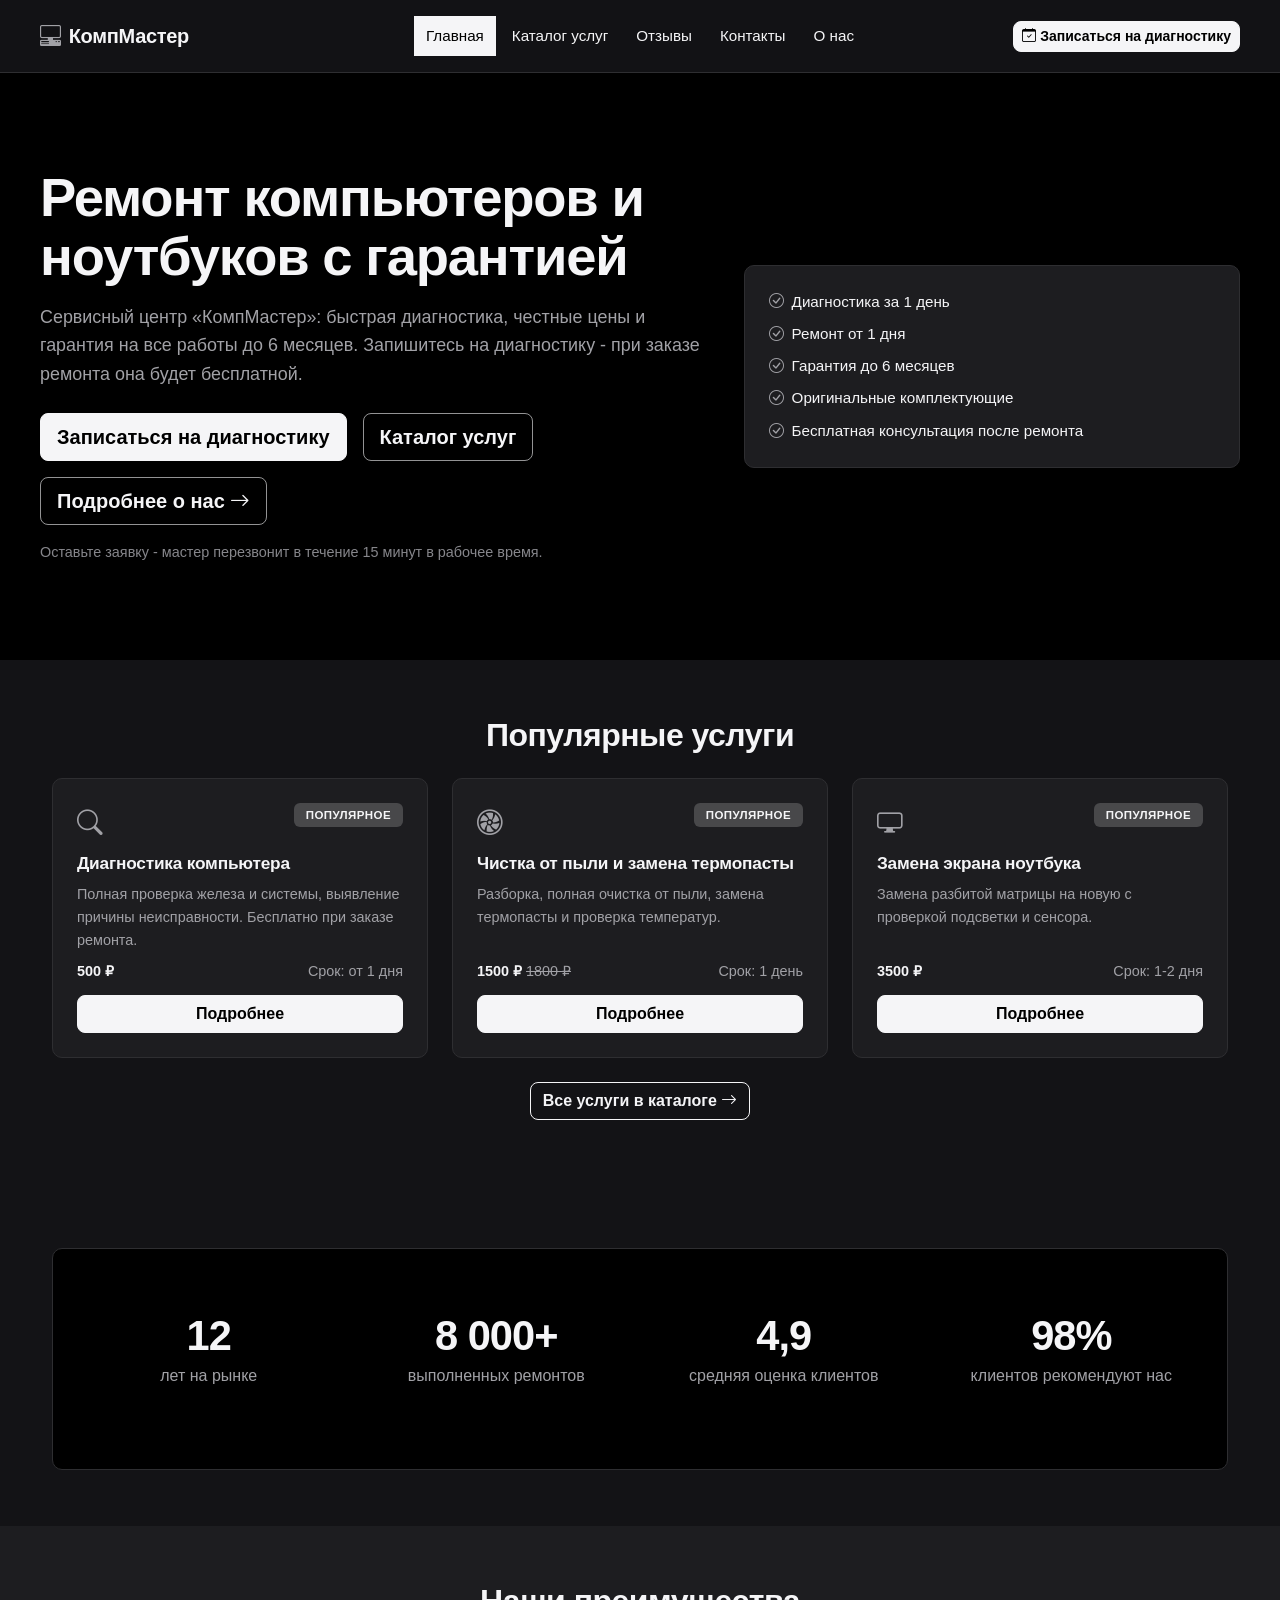
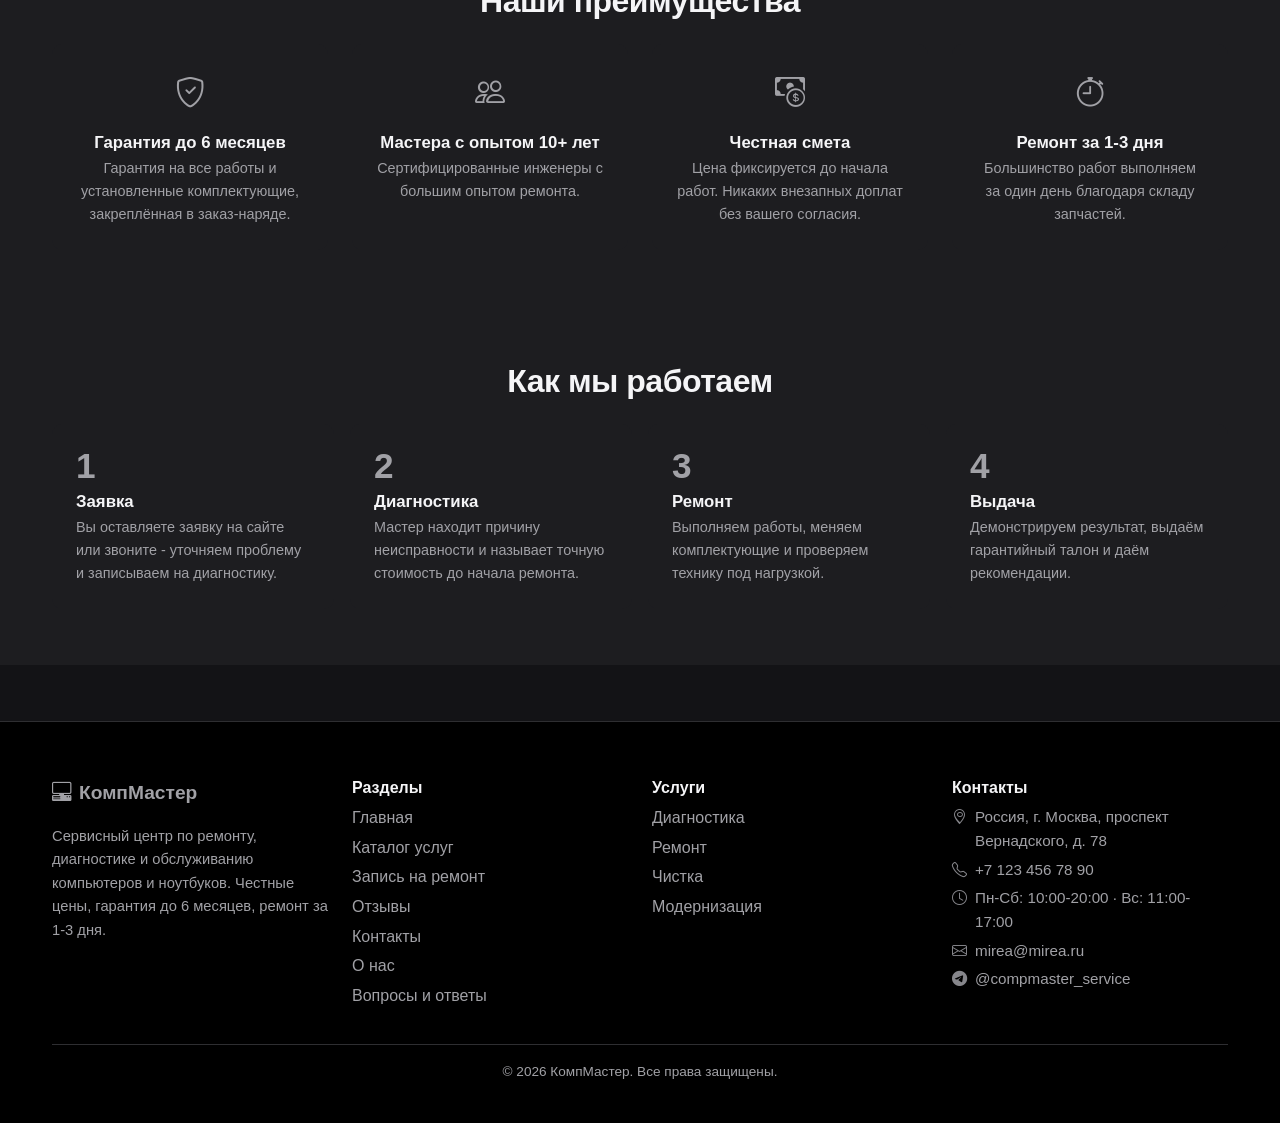
==== index.html @ 6a810224 "Update index.html" ====
<!DOCTYPE html>
<html lang="ru">
<head>
<meta charset="UTF-8">
<meta name="viewport" content="width=device-width, initial-scale=1.0">
<meta name="description" content="КомпМастер - ремонт и обслуживание компьютеров и ноутбуков.">
<title>КомпМастер - ремонт компьютеров</title>
<link rel="stylesheet" href="https://cdn.jsdelivr.net/npm/bootstrap@5.3.3/dist/css/bootstrap.min.css">
<link rel="stylesheet" href="https://cdn.jsdelivr.net/npm/bootstrap-icons@1.11.3/font/bootstrap-icons.min.css">
<link rel="stylesheet" href="css/style.css">
<script src="https://cdn.jsdelivr.net/npm/bootstrap@5.3.3/dist/js/bootstrap.bundle.min.js" defer></script>
<script src="js/main.js" defer></script>
</head>
<body>

<header class="site-header">
  <div class="container site-header__inner">
    <a class="site-header__logo" href="index.html">
      <i class="bi bi-pc-display-horizontal site-header__logo-icon"></i>
      КомпМастер
    </a>
    <nav class="site-nav" aria-label="Основная навигация">
      <ul class="site-nav__list">
        <li><a class="site-nav__link site-nav__link--active" href="index.html">Главная</a></li>
        <li><a class="site-nav__link" href="catalog.html">Каталог услуг</a></li>
        <li><a class="site-nav__link" href="reviews.html">Отзывы</a></li>
        <li><a class="site-nav__link" href="contacts.html">Контакты</a></li>
        <li><a class="site-nav__link" href="about.html">О нас</a></li>
      </ul>
    </nav>
    <div class="site-header__actions">
      <a class="btn btn-primary btn-sm" href="service.html?id=1#request">
        <i class="bi bi-calendar-check"></i>
        Записаться на диагностику
      </a>
    </div>
  </div>
</header>

<main>

  <!-- ГЛАВНЫЙ ЭКРАН -->
  <section class="hero" id="hero">
    <div class="container hero__inner">
      <div class="hero__content">
        <h1 class="hero__title">Ремонт компьютеров и ноутбуков с гарантией</h1>
        <p class="hero__text">
          Сервисный центр «КомпМастер»: быстрая диагностика,
          честные цены и гарантия на все работы до 6 месяцев.
          Запишитесь на диагностику - при заказе ремонта она будет бесплатной.
        </p>
        <div class="hero__actions">
          <a class="btn btn-warning btn-lg hero__button" href="service.html?id=1#request">
            Записаться на диагностику
          </a>
          <a class="btn btn-outline-light btn-lg" href="catalog.html">
            Каталог услуг
          </a>
          <a class="btn btn-outline-light btn-lg" href="about.html">
            Подробнее о нас
            <i class="bi bi-arrow-right"></i>
          </a>
        </div>
        <p class="hero__note">
          Оставьте заявку - мастер перезвонит в течение 15 минут в рабочее время.
        </p>
      </div>
      <div class="hero__card">
        <ul class="hero__list">
          <li class="hero__list-item"><i class="bi bi-check-circle"></i>Диагностика за 1 день</li>
          <li class="hero__list-item"><i class="bi bi-check-circle"></i>Ремонт от 1 дня</li>
          <li class="hero__list-item"><i class="bi bi-check-circle"></i>Гарантия до 6 месяцев</li>
          <li class="hero__list-item"><i class="bi bi-check-circle"></i>Оригинальные комплектующие</li>
          <li class="hero__list-item"><i class="bi bi-check-circle"></i>Бесплатная консультация после ремонта</li>
        </ul>
      </div>
    </div>
  </section>

  <!-- ПОПУЛЯРНЫЕ УСЛУГИ -->
  <section class="section" id="popular">
    <div class="container">
      <h2 class="section__title">Популярные услуги</h2>
      <div class="services-grid" id="popular-grid"></div>
      <p class="text-center mt-4">
        <a class="btn btn-dark" href="catalog.html">
          Все услуги в каталоге
          <i class="bi bi-arrow-right"></i>
        </a>
      </p>
    </div>
  </section>

  <!-- СТАТИСТИКА -->
  <section class="section" id="stats">
    <div class="container">
      <div class="stats-grid">
        <p class="stats-item">
          <span class="stats-item__value">12</span>
          <span class="stats-item__label">лет на рынке</span>
        </p>
        <p class="stats-item">
          <span class="stats-item__value">8 000+</span>
          <span class="stats-item__label">выполненных ремонтов</span>
        </p>
        <p class="stats-item">
          <span class="stats-item__value">4,9</span>
          <span class="stats-item__label">средняя оценка клиентов</span>
        </p>
        <p class="stats-item">
          <span class="stats-item__value">98%</span>
          <span class="stats-item__label">клиентов рекомендуют нас</span>
        </p>
      </div>
    </div>
  </section>

  <!-- ПРЕИМУЩЕСТВА -->
  <section class="section section--soft" id="advantages">
    <div class="container">
      <h2 class="section__title">Наши преимущества</h2>
      <div class="advantages-grid">
        <article class="advantage-card">
          <i class="bi bi-shield-check advantage-card__icon"></i>
          <h3 class="advantage-card__title">Гарантия до 6 месяцев</h3>
          <p class="advantage-card__text">
            Гарантия на все работы и установленные комплектующие,
            закреплённая в заказ-наряде.
          </p>
        </article>
        <article class="advantage-card">
          <i class="bi bi-people advantage-card__icon"></i>
          <h3 class="advantage-card__title">Мастера с опытом 10+ лет</h3>
          <p class="advantage-card__text">
            Сертифицированные инженеры с большим опытом ремонта.
          </p>
        </article>
        <article class="advantage-card">
          <i class="bi bi-cash-coin advantage-card__icon"></i>
          <h3 class="advantage-card__title">Честная смета</h3>
          <p class="advantage-card__text">
            Цена фиксируется до начала работ.
            Никаких внезапных доплат без вашего согласия.
          </p>
        </article>
        <article class="advantage-card">
          <i class="bi bi-stopwatch advantage-card__icon"></i>
          <h3 class="advantage-card__title">Ремонт за 1-3 дня</h3>
          <p class="advantage-card__text">
            Большинство работ выполняем за один день
            благодаря складу запчастей.
          </p>
        </article>
      </div>
    </div>
  </section>

  <!-- ЭТАПЫ РАБОТЫ -->
  <section class="section section--soft" id="steps">
    <div class="container">
      <h2 class="section__title">Как мы работаем</h2>
      <ol class="steps-list">
        <li class="steps-list__item">
          <h3 class="steps-list__title">Заявка</h3>
          <p class="steps-list__text">
            Вы оставляете заявку на сайте или звоните -
            уточняем проблему и записываем на диагностику.
          </p>
        </li>
        <li class="steps-list__item">
          <h3 class="steps-list__title">Диагностика</h3>
          <p class="steps-list__text">
            Мастер находит причину неисправности и называет
            точную стоимость до начала ремонта.
          </p>
        </li>
        <li class="steps-list__item">
          <h3 class="steps-list__title">Ремонт</h3>
          <p class="steps-list__text">
            Выполняем работы, меняем комплектующие
            и проверяем технику под нагрузкой.
          </p>
        </li>
        <li class="steps-list__item">
          <h3 class="steps-list__title">Выдача</h3>
          <p class="steps-list__text">
            Демонстрируем результат, выдаём гарантийный
            талон и даём рекомендации.
          </p>
        </li>
      </ol>
    </div>
  </section>

</main>

<!-- ПОДВАЛ -->
<footer class="site-footer">
  <div class="container">
    <div class="site-footer__grid">
      <div class="site-footer__about">
        <a class="site-footer__logo" href="index.html"><i class="bi bi-pc-display-horizontal" aria-hidden="true"></i>КомпМастер</a>
        <p class="site-footer__slogan">Сервисный центр по ремонту, диагностике и обслуживанию компьютеров и ноутбуков. Честные цены, гарантия до 6 месяцев, ремонт за 1-3 дня.</p>
      </div>
      <nav class="site-footer__nav" aria-label="Разделы сайта">
        <h2 class="site-footer__title">Разделы</h2>
        <ul class="site-footer__list">
          <li class="site-footer__list-item"><a class="site-footer__link" href="index.html">Главная</a></li>
          <li class="site-footer__list-item"><a class="site-footer__link" href="catalog.html">Каталог услуг</a></li>
          <li class="site-footer__list-item"><a class="site-footer__link" href="service.html">Запись на ремонт</a></li>
          <li class="site-footer__list-item"><a class="site-footer__link" href="reviews.html">Отзывы</a></li>
          <li class="site-footer__list-item"><a class="site-footer__link" href="contacts.html">Контакты</a></li>
          <li class="site-footer__list-item"><a class="site-footer__link" href="about.html">О нас</a></li>
          <li class="site-footer__list-item"><a class="site-footer__link" href="contacts.html#faq">Вопросы и ответы</a></li>
        </ul>
      </nav>
      <div class="site-footer__services">
        <h2 class="site-footer__title">Услуги</h2>
        <ul class="site-footer__list">
          <li class="site-footer__list-item"><a class="site-footer__link" href="catalog.html">Диагностика</a></li>
          <li class="site-footer__list-item"><a class="site-footer__link" href="catalog.html">Ремонт</a></li>
          <li class="site-footer__list-item"><a class="site-footer__link" href="catalog.html">Чистка</a></li>
          <li class="site-footer__list-item"><a class="site-footer__link" href="catalog.html">Модернизация</a></li>
        </ul>
      </div>
      <div class="site-footer__contacts">
        <h2 class="site-footer__title">Контакты</h2>
        <p class="site-footer__contact"><i class="bi bi-geo-alt" aria-hidden="true"></i>Россия, г. Москва, проспект Вернадского, д. 78</p>
        <p class="site-footer__contact"><i class="bi bi-telephone" aria-hidden="true"></i><a href="tel:+71234567890">+7 123 456 78 90</a></p>
        <p class="site-footer__contact"><i class="bi bi-clock" aria-hidden="true"></i>Пн-Сб: 10:00-20:00 · Вс: 11:00-17:00</p>
        <p class="site-footer__contact"><i class="bi bi-envelope" aria-hidden="true"></i><a href="mailto:mirea@mirea.ru">mirea@mirea.ru</a></p>
        <p class="site-footer__contact"><i class="bi bi-telegram" aria-hidden="true"></i><a href="https://t.me/compmaster_service" target="_blank" rel="noopener">@compmaster_service</a></p>
      </div>
    </div>
    <div class="site-footer__bottom">
      <p>&copy; 2026 КомпМастер. Все права защищены.</p>
    </div>
  </div>
</footer>

<!-- МОДАЛЬНОЕ ОКНО УСЛУГИ -->
<div class="modal fade service-modal" id="service-modal" tabindex="-1"
     aria-labelledby="service-modal-title" aria-hidden="true">
  <div class="modal-dialog modal-dialog-centered">
    <div class="modal-content">
      <div class="modal-header">
        <h2 class="modal-title h5" id="service-modal-title">Услуга</h2>
        <button class="btn-close" type="button"
                data-bs-dismiss="modal" aria-label="Закрыть"></button>
      </div>
      <div class="modal-body">
        <p class="service-modal__info" id="service-modal-description">
          Краткое описание услуги.
        </p>
        <div class="service-modal__meta">
          <span>Категория: <strong id="service-modal-category">-</strong></span>
          <span>Стоимость: <strong id="service-modal-price">-</strong></span>
          <span>Срок: <strong id="service-modal-days">-</strong></span>
        </div>
      </div>
      <div class="modal-footer">
        <a class="btn btn-outline-secondary" href="catalog.html">Все услуги</a>
        <a class="btn btn-primary" id="service-modal-link" href="service.html">
          Перейти на страницу услуги
        </a>
      </div>
    </div>
  </div>
</div>

<button class="scroll-top" id="scroll-top" type="button" aria-label="Наверх">
  <i class="bi bi-arrow-up"></i>
</button>

</body>
</html>
---- css/style.css ----
/* КомпМастер — сервисный центр по ремонту компьютеров */
/* Методология: БЭМ · Flexbox + Grid · CSS-переменные */
/* Стиль: тёмная монохромная тема (Apple Dark) */

/* 1. Переменные проекта */
:root {
  /* Цвет: тёмная монохромная палитра */
  --color-bg: #131316;
  --color-text: #f5f5f7;
  --color-muted: #a1a1a6;
  --color-primary: #f5f5f7;
  --color-primary-dark: #d2d2d7;
  --color-dark: #000000;
  --color-accent: #86868b;
  --color-border: #2e2e31;
  --color-surface: #1d1d20;
  --color-surface-accent: #26262a;
  --color-danger: #ff6b6b;
  --color-success: #4cd471;
  --color-success-bg: rgb(76 212 113 / 12%);
  --color-error-bg: rgb(255 107 107 / 12%);
  --color-white: #ffffff;
  /* Отступы */
  --space-xs: 4px;
  --space-sm: 8px;
  --space-md: 16px;
  --space-lg: 24px;
  --space-xl: 32px;
  --space-2xl: 56px;
  /* Тени */
  --shadow-sm: 0 1px 3px rgb(0 0 0 / 40%);
  --shadow-md: 0 6px 18px rgb(0 0 0 / 45%);
  --shadow-lg: 0 16px 40px rgb(0 0 0 / 55%);
  /* Прочее */
  --container-width: 1200px;
  --header-height: 72px;
  --focus-ring: 0 0 0 3px rgb(245 245 247 / 15%);
  --transition: 0.25s ease;
}

/* 2. Базовые стили */
* { box-sizing: border-box; }
html { scroll-behavior: smooth; }
body {
  margin: 0;
  font-family: -apple-system, BlinkMacSystemFont, "Segoe UI", Roboto, Arial, sans-serif;
  font-size: 16px;
  line-height: 1.6;
  color: var(--color-text);
  background-color: var(--color-bg);
  -webkit-font-smoothing: antialiased;
}
a { color: var(--color-text); }
a:hover { color: var(--color-muted); }
a:focus-visible,
button:focus-visible,
input:focus-visible,
select:focus-visible,
textarea:focus-visible {
  outline: 2px solid var(--color-text);
  outline-offset: 2px;
  box-shadow: var(--focus-ring);
}
:target { outline: none; }
section[id], [id="request"] { scroll-margin-top: calc(var(--header-height) + 16px); }
img { max-width: 100%; }
.container { max-width: var(--container-width); }

::selection { color: var(--color-dark); background-color: var(--color-text); }

/* Слегка закруглённые окна и карточки (как у Apple) */
.modal-content { border-radius: 12px; overflow: hidden; }
.service-card,
.review-card,
.advantage-card,
.steps-list__item,
.hero__card,
.request-form,
.filters,
.filters__help,
.contact-list__item,
.stats-grid,
.reviews-summary,
.accordion-item { border-radius: 10px; }
.btn,
.form-control,
.form-select { border-radius: 8px; }
.badge-tag { border-radius: 6px; }


/* Секции */
.section { padding: var(--space-2xl) 0; }
.section--soft { background-color: var(--color-surface); }
.section__title {
  margin: 0 0 var(--space-lg);
  font-size: 2rem;
  font-weight: 700;
  letter-spacing: -0.5px;
  text-align: center;
}
.section__text { max-width: 820px; margin: 0 auto; color: var(--color-muted); }
.section__subtitle { color: var(--color-muted); }

/* Кнопки: белый, серый, контурный — без цветных */
.btn {
  --bs-btn-color: var(--color-text);
  --bs-btn-hover-color: var(--color-text);
  transition: opacity var(--transition), background-color var(--transition), border-color var(--transition), color var(--transition);
  font-weight: 600;
}
.btn:hover { transform: none; opacity: 0.88; }
.btn-primary {
  --bs-btn-bg: var(--color-text);
  --bs-btn-border-color: var(--color-text);
  --bs-btn-color: var(--color-dark);
  --bs-btn-hover-color: var(--color-dark);
  --bs-btn-hover-bg: var(--color-primary-dark);
  --bs-btn-hover-border-color: var(--color-primary-dark);
  --bs-btn-active-color: var(--color-dark);
  --bs-btn-active-bg: var(--color-primary-dark);
  --bs-btn-active-border-color: var(--color-primary-dark);
  --bs-btn-disabled-bg: var(--color-muted);
  --bs-btn-disabled-border-color: var(--color-muted);
  --bs-btn-disabled-color: var(--color-dark);
  box-shadow: none;
}
.btn-dark {
  --bs-btn-color: var(--color-text);
  --bs-btn-bg: transparent;
  --bs-btn-border-color: var(--color-text);
  --bs-btn-hover-color: var(--color-dark);
  --bs-btn-hover-bg: var(--color-text);
  --bs-btn-hover-border-color: var(--color-text);
  --bs-btn-active-color: var(--color-dark);
  --bs-btn-active-bg: var(--color-text);
  --bs-btn-active-border-color: var(--color-text);
}
.btn-warning {
  --bs-btn-color: var(--color-dark);
  --bs-btn-bg: var(--color-text);
  --bs-btn-border-color: var(--color-text);
  --bs-btn-hover-color: var(--color-dark);
  --bs-btn-hover-bg: var(--color-primary-dark);
  --bs-btn-hover-border-color: var(--color-primary-dark);
}
.btn-outline-secondary {
  --bs-btn-color: var(--color-text);
  --bs-btn-border-color: var(--color-border);
  --bs-btn-hover-color: var(--color-dark);
  --bs-btn-hover-bg: var(--color-text);
  --bs-btn-hover-border-color: var(--color-text);
}
.btn-outline-light {
  --bs-btn-color: var(--color-text);
  --bs-btn-border-color: rgb(245 245 247 / 60%);
  --bs-btn-hover-color: var(--color-dark);
  --bs-btn-hover-bg: var(--color-text);
  --bs-btn-hover-border-color: var(--color-text);
}

/* Поля форм */
.form-control,
.form-select {
  background-color: var(--color-surface);
  border-color: var(--color-border);
  color: var(--color-text);
}
.form-control::placeholder { color: var(--color-muted); }
.form-control:focus,
.form-select:focus {
  background-color: var(--color-surface);
  border-color: var(--color-text);
  color: var(--color-text);
  box-shadow: 0 0 0 3px rgb(245 245 247 / 10%);
}
.form-select option { background-color: var(--color-surface); color: var(--color-text); }
.form-select {
  background-image: url("data:image/svg+xml,%3csvg xmlns='http://www.w3.org/2000/svg' viewBox='0 0 16 16'%3e%3cpath fill='none' stroke='%23a1a1a6' stroke-linecap='round' stroke-linejoin='round' stroke-width='2' d='m2 5 6 6 6-6'/%3e%3c/svg%3e");
  background-repeat: no-repeat;
  background-position: right 0.75rem center;
  background-size: 16px 12px;
}
.form-control:focus::placeholder,
.form-select:focus::placeholder { color: var(--color-muted); }

/* ==========================================
   3. ШАПКА САЙТА (закреплённая)
   Центрированное меню на всех страницах
========================================== */
.site-header {
  position: sticky;
  top: 0;
  z-index: 100;
  background-color: rgb(19 19 22 / 90%);
  backdrop-filter: saturate(180%) blur(16px);
  border-bottom: 1px solid var(--color-border);
}
.site-header__inner {
  display: grid;
  grid-template-columns: 1fr auto 1fr;
  align-items: center;
  gap: 16px;
  min-height: var(--header-height);
  padding: var(--space-sm) 0;
}
.site-header__logo {
  display: inline-flex;
  align-items: center;
  gap: var(--space-sm);
  justify-self: start;
  white-space: nowrap;
  color: var(--color-text);
  font-size: 1.25rem;
  font-weight: 700;
  letter-spacing: -0.3px;
  text-decoration: none;
}
.site-header__logo:hover { color: var(--color-muted); }
.site-header__logo-icon { color: var(--color-muted); font-size: 1.3rem; }
.site-nav { justify-self: center; }
.site-nav__list {
  display: flex;
  justify-content: center;
  align-items: center;
  flex-wrap: nowrap;
  gap: 4px;
  padding: 0;
  margin: 0;
  list-style: none;
}
.site-nav__link {
  display: inline-block;
  padding: 8px 12px;
  white-space: nowrap;
  color: var(--color-text);
  font-size: 0.95rem;
  font-weight: 500;
  text-decoration: none;
  transition: color var(--transition), background-color var(--transition);
}
.site-nav__link:hover { color: var(--color-muted); }
.site-nav__link--active,
.site-nav__link--active:hover {
  color: var(--color-dark);
  background-color: var(--color-text);
}
.site-header__actions {
  justify-self: end;
  display: flex;
  align-items: center;
  justify-content: flex-end;
  gap: 14px;
  white-space: nowrap;
}
.site-header__actions .btn { white-space: nowrap; }
.site-header__phone {
  display: inline-flex;
  align-items: center;
  gap: var(--space-xs);
  color: var(--color-text);
  font-weight: 600;
  white-space: nowrap;
  text-decoration: none;
  transition: color var(--transition);
}
.site-header__phone:hover { color: var(--color-muted); }

/* 4. Хлебные крошки */
.breadcrumbs { padding: var(--space-lg) 0 0; }
.breadcrumb { margin: 0; --bs-breadcrumb-divider-color: var(--color-muted); font-size: 0.9rem; }
.breadcrumb-item a { color: var(--color-muted); text-decoration: none; transition: color var(--transition); }
.breadcrumb-item a:hover { color: var(--color-text); }
.breadcrumb-item.active { color: var(--color-text); }

/* 5. Главная: баннер (hero) */
.hero {
  color: var(--color-text);
  background-color: var(--color-dark);
}
.hero .container { position: relative; z-index: 1; }
.hero__inner {
  display: grid;
  grid-template-columns: minmax(0, 1.15fr) minmax(0, 0.85fr);
  gap: var(--space-xl);
  align-items: center;
  padding: 96px 0;
  text-align: left;
}
.hero__title {
  margin: 0 0 var(--space-md);
  font-size: 3.4rem;
  font-weight: 700;
  letter-spacing: -1.2px;
  line-height: 1.08;
}
.hero__text { margin: 0 0 var(--space-lg); font-size: 1.12rem; color: var(--color-muted); }
.hero__actions { display: flex; flex-wrap: wrap; gap: var(--space-md); }
.hero__button { min-width: 240px; }
.hero__note { margin: var(--space-md) 0 0; font-size: 0.9rem; color: var(--color-accent); }
.hero__card {
  padding: var(--space-lg);
  background-color: var(--color-surface);
  border: 1px solid var(--color-border);
}
.hero__list {
  display: grid;
  gap: var(--space-sm);
  padding: 0;
  margin: 0;
  list-style: none;
  font-size: 0.95rem;
}
.hero__list-item { display: flex; gap: var(--space-sm); align-items: baseline; }
.hero__list-item .bi { color: var(--color-muted); }

/* 6. О сервисе и преимущества */
.about__inner {
  display: grid;
  grid-template-columns: repeat(3, minmax(0, 1fr));
  gap: var(--space-lg);
  font-size: 0.98rem;
}
.about__inner .section__text { margin: 0; }
.advantages-grid {
  display: grid;
  grid-template-columns: repeat(4, minmax(0, 1fr));
  gap: var(--space-lg);
}
.advantage-card {
  padding: var(--space-lg);
  text-align: center;
  background-color: var(--color-surface);
  border: none;
  box-shadow: none;
}
.advantage-card__icon { font-size: 1.9rem; color: var(--color-muted); }
.advantage-card__title { margin: var(--space-md) 0 var(--space-xs); font-size: 1.05rem; font-weight: 700; }
.advantage-card__text { margin: 0; font-size: 0.9rem; color: var(--color-muted); }

/* 7. Метки и карточки услуг */
.badge-tag {
  display: inline-block;
  padding: 3px 12px;
  font-size: 0.72rem;
  font-weight: 700;
  letter-spacing: 0.4px;
  text-transform: uppercase;
  color: var(--color-dark);
  background-color: var(--color-primary-dark);
  white-space: nowrap;
}
.badge-tag--popular { color: var(--color-text); background-color: #48484a; }
.badge-tag--discount { color: var(--color-dark); background-color: #d2d2d7; }
.badge-tag--fast { color: var(--color-text); background-color: #6e6e73; }
.services-grid {
  display: grid;
  grid-template-columns: repeat(3, minmax(0, 1fr));
  gap: var(--space-lg);
}
.services-grid--catalog { grid-template-columns: repeat(auto-fill, minmax(270px, 1fr)); }
.service-card {
  position: relative;
  display: flex;
  flex-direction: column;
  gap: var(--space-sm);
  padding: var(--space-lg);
  background-color: var(--color-surface);
  border: 1px solid var(--color-border);
  transition: border-color var(--transition), background-color var(--transition);
}
.service-card:hover { border-color: var(--color-muted); background-color: var(--color-surface-accent); }
.service-card__header {
  display: flex;
  justify-content: space-between;
  align-items: flex-start;
  gap: var(--space-sm);
}
.service-card__icon { font-size: 1.6rem; color: var(--color-muted); }
.service-card__title { margin: 0; font-size: 1.08rem; font-weight: 700; line-height: 1.35; letter-spacing: -0.2px; }
.service-card__link { color: inherit; text-decoration: none; }
.service-card__link:hover { color: var(--color-muted); }
.service-card__description { flex-grow: 1; margin: 0; font-size: 0.9rem; color: var(--color-muted); }
.service-card__meta {
  display: flex;
  justify-content: space-between;
  flex-wrap: wrap;
  gap: var(--space-xs) var(--space-sm);
  font-size: 0.9rem;
}
.service-card__price { font-weight: 800; color: var(--color-text); }
.service-card__old-price {
  margin-left: var(--space-xs);
  color: var(--color-muted);
  font-weight: 400;
  text-decoration: line-through;
}
.service-card__duration { color: var(--color-muted); }
.service-card__actions { display: flex; gap: var(--space-sm); margin-top: var(--space-xs); }
.service-card__button { flex: 1; }
.service-card--hidden { display: none; }

/* 8. Этапы работы, отзывы, статистика */
.steps-list {
  display: grid;
  grid-template-columns: repeat(4, minmax(0, 1fr));
  gap: var(--space-md);
  padding: 0;
  margin: 0;
  list-style: none;
  counter-reset: steps;
  text-align: left;
}
.steps-list__item {
  position: relative;
  padding: var(--space-lg);
  counter-increment: steps;
  background-color: var(--color-surface);
  border: none;
}
.steps-list__item::before {
  content: counter(steps);
  display: block;
  color: var(--color-muted);
  font-size: 2.2rem;
  font-weight: 800;
  line-height: 1;
  margin-bottom: var(--space-sm);
}
.steps-list__title { margin: 0 0 var(--space-xs); font-size: 1.05rem; font-weight: 700; }
.steps-list__text { margin: 0; font-size: 0.9rem; color: var(--color-muted); }
.reviews-grid {
  display: grid;
  grid-template-columns: repeat(3, minmax(0, 1fr));
  gap: var(--space-lg);
}
.review-card {
  display: flex;
  flex-direction: column;
  padding: var(--space-lg);
  background-color: var(--color-surface);
  border: none;
}
.review-card__text { flex-grow: 1; margin: 0 0 var(--space-md); font-style: italic; color: var(--color-text); }
.review-card__rating { margin: 0 0 var(--space-xs); color: var(--color-text); }
.review-card__author { margin: 0; font-weight: 700; }
.stats-grid {
  display: grid;
  grid-template-columns: repeat(4, minmax(0, 1fr));
  gap: var(--space-lg);
  padding: 64px var(--space-lg);
  text-align: center;
  color: var(--color-text);
  background-color: var(--color-dark);
  border: 1px solid var(--color-border);
}
.stats-item__value { display: block; font-size: 2.6rem; font-weight: 700; letter-spacing: -1px; line-height: 1.1; }
.stats-item__label { display: block; margin-top: var(--space-xs); color: var(--color-muted); }

/* 9. Каталог: фильтры, модальное окно */
.catalog-layout {
  display: grid;
  grid-template-columns: 280px minmax(0, 1fr);
  gap: var(--space-xl);
  align-items: start;
}
.filters {
  position: sticky;
  top: calc(var(--header-height) + var(--space-md));
  padding: var(--space-lg);
  background-color: var(--color-surface);
  border: 1px solid var(--color-border);
}
.filters__title {
  margin: 0 0 var(--space-md);
  font-size: 1.15rem;
  font-weight: 700;
  letter-spacing: -0.3px;
}
.filters__group { padding: 0 0 var(--space-md); border: none; border-bottom: 1px solid var(--color-border); }
.filters__group:last-of-type { border-bottom: none; padding-bottom: 0; }
.filters__group-title { margin: 0 0 var(--space-sm); font-size: 0.95rem; font-weight: 700; }
.filters__option {
  display: flex;
  align-items: center;
  gap: var(--space-sm);
  margin: var(--space-xs) 0;
  font-size: 0.95rem;
  cursor: pointer;
}
.filters__option input { accent-color: var(--color-muted); }
.filters__results { margin: var(--space-md) 0 0; padding-top: var(--space-sm); border-top: 1px solid var(--color-border); color: var(--color-muted); font-size: 0.9rem; }
.service-modal__info { margin: 0 0 var(--space-md); color: var(--color-muted); }
.service-modal__meta {
  display: flex;
  justify-content: space-between;
  flex-wrap: wrap;
  gap: var(--space-xs) var(--space-md);
  padding: var(--space-sm) 0;
  border-top: 1px solid var(--color-border);
  border-bottom: 1px solid var(--color-border);
}
/* Модальное окно: тёмное */
.service-modal .modal-content { background-color: var(--color-surface); border: 1px solid var(--color-border); box-shadow: var(--shadow-lg); }
.service-modal .modal-header, .service-modal .modal-footer { border-color: var(--color-border); }
.service-modal .btn-close { filter: invert(1) grayscale(100%); }
.modal-backdrop { --bs-backdrop-bg: #000000; --bs-backdrop-opacity: 0.7; }

/* 10. Страница услуги */
.service-page__inner {
  display: grid;
  grid-template-columns: minmax(0, 1.5fr) minmax(0, 1fr);
  gap: var(--space-xl);
  align-items: start;
}
.service-page__title { margin: 0 0 var(--space-sm); font-size: 2rem; font-weight: 700; letter-spacing: -0.8px; line-height: 1.2; }
.service-page__badge { margin: 0 0 var(--space-sm); }
.service-page__meta {
  display: flex;
  flex-wrap: wrap;
  gap: var(--space-sm) var(--space-2xl);
  padding: var(--space-md) var(--space-lg);
  margin: 0 0 var(--space-lg);
  background-color: var(--color-surface);
}
.service-page__meta-item { margin: 0; color: var(--color-muted); }
.service-page__meta-item s { color: var(--color-muted); }
.service-page__meta-value { color: var(--color-text); font-weight: 700; }
.service-page__section-title { margin: var(--space-xl) 0 var(--space-sm); font-size: 1.3rem; font-weight: 700; letter-spacing: -0.3px; }
.service-page__list { padding-left: 22px; margin: 0; }
.service-page__list li { padding-left: var(--space-xs); }
.service-page__list-item { margin: var(--space-xs) 0; }
.service-page__list-item::marker { color: var(--color-muted); }

/* 11. Формы */
.request-form {
  position: sticky;
  top: calc(var(--header-height) + var(--space-md));
  padding: var(--space-lg);
  background-color: var(--color-surface);
  border: 1px solid var(--color-border);
}
.request-form__title { margin: 0 0 var(--space-xs); font-size: 1.35rem; font-weight: 700; letter-spacing: -0.4px; }
.request-form__note { margin: 0 0 var(--space-md); font-size: 0.9rem; color: var(--color-muted); }
.request-form__actions { display: flex; flex-wrap: wrap; gap: var(--space-md); }
.form-label { font-weight: 600; }
.form-message { margin: var(--space-md) 0 0; }
.form-message[hidden] { display: none; }
.form-message--success { padding: var(--space-md); color: var(--color-success); background-color: var(--color-success-bg); }
.form-message--error { padding: var(--space-md); color: var(--color-danger); background-color: var(--color-error-bg); }
input[aria-invalid="true"],
select[aria-invalid="true"],
textarea[aria-invalid="true"] {
  border-color: var(--color-danger) !important;
}
.field-error { display: none; margin: var(--space-xs) 0 0; color: var(--color-danger); font-size: 0.85rem; }
input[aria-invalid="true"] + .field-error,
select[aria-invalid="true"] + .field-error,
textarea[aria-invalid="true"] + .field-error { display: block; }

/* 12. Контакты */
.contacts-layout {
  display: grid;
  grid-template-columns: minmax(0, 1fr) minmax(0, 1fr);
  gap: var(--space-xl);
  align-items: start;
}
.contacts-layout .section__title { text-align: left; }
.contact-list {
  display: grid;
  gap: var(--space-md);
  padding: 0;
  margin: 0;
  list-style: none;
}
.contact-list__item { display: flex; gap: var(--space-sm); align-items: baseline; }
.contact-list__item .bi { color: var(--color-muted); }
.contact-list__label { color: var(--color-muted); }
.contacts-map,
.map {
  width: 100%;
  min-height: 320px;
  border: 1px solid var(--color-border);
  filter: grayscale(1) invert(0.9) contrast(0.9);
}
.contacts-map iframe,
.map iframe { display: block; width: 100%; height: 100%; min-height: 320px; border: 0; }

/* 13. FAQ (Bootstrap Accordion, тёмная тема) */
.accordion {
  --bs-accordion-color: var(--color-text);
  --bs-accordion-bg: var(--color-surface);
  --bs-accordion-border-color: var(--color-border);
  --bs-accordion-btn-color: var(--color-text);
  --bs-accordion-btn-bg: var(--color-surface);
  --bs-accordion-active-color: var(--color-text);
  --bs-accordion-active-bg: var(--color-surface-accent);
  --bs-accordion-btn-focus-box-shadow: var(--focus-ring);
}
.accordion-button:not(.collapsed) { box-shadow: none; }
.accordion-button::after { filter: invert(1) grayscale(100%); }
.accordion-body { color: var(--color-muted); }

/* 14. Подвал */
.site-footer {
  margin-top: var(--space-2xl);
  padding: var(--space-2xl) 0 var(--space-lg);
  color: var(--color-muted);
  background-color: var(--color-dark);
  border-top: 1px solid var(--color-border);
}
.site-footer__inner {
  display: grid;
  grid-template-columns: repeat(auto-fit, minmax(200px, 1fr));
  gap: var(--space-xl);
}
/* Четыре равных столба подвала */
.site-footer__grid {
  display: grid;
  grid-template-columns: repeat(4, minmax(0, 1fr));
  gap: var(--space-lg);
}
.site-footer__logo {
  display: inline-flex;
  align-items: center;
  gap: var(--space-sm);
  color: var(--color-text);
  font-size: 1.2rem;
  font-weight: 700;
  text-decoration: none;
}
.site-footer__logo:hover { color: var(--color-muted); }
.site-footer__logo .bi { color: var(--color-muted); font-size: 1.2rem; }
.site-footer__slogan { margin: var(--space-md) 0 0; font-size: 0.92rem; color: var(--color-muted); }
.site-footer__title--secondary { margin-top: var(--space-lg); }
.site-footer__contact {
  display: flex;
  gap: var(--space-sm);
  align-items: baseline;
  margin: var(--space-xs) 0;
  color: var(--color-muted);
  font-size: 0.95rem;
}
.site-footer__contact .bi { color: var(--color-accent); }
.site-footer__contact a { color: var(--color-muted); text-decoration: none; }
.site-footer__contact a:hover { color: var(--color-text); }
.site-footer__title { margin: 0 0 var(--space-sm); color: var(--color-text); font-size: 1rem; font-weight: 700; }
.site-footer__list { padding: 0; margin: 0; list-style: none; }
.site-footer__list li { margin: var(--space-xs) 0; }
.site-footer a { color: var(--color-muted); text-decoration: none; }
.site-footer a:hover { color: var(--color-text); }
.site-footer__bottom {
  margin-top: var(--space-xl);
  padding-top: var(--space-md);
  border-top: 1px solid var(--color-border);
  font-size: 0.85rem;
  text-align: center;
}

/* 15. Кнопка «Наверх» */
#scroll-top,
.scroll-top {
  position: fixed;
  right: var(--space-lg);
  bottom: var(--space-lg);
  z-index: 90;
  display: none;
  align-items: center;
  justify-content: center;
  width: 44px;
  height: 44px;
  padding: 0;
  color: var(--color-dark);
  background-color: var(--color-text);
  border: none;
  box-shadow: var(--shadow-md);
  cursor: pointer;
}
#scroll-top.is-visible,
#scroll-top.visible,
#scroll-top.show,
#scroll-top.scroll-top--visible,
.scroll-top.is-visible,
.scroll-top.visible,
.scroll-top.show,
.scroll-top.scroll-top--visible { display: inline-flex; }

/* ==========================================
   16. АДАПТИВ
========================================== */

/* Планшеты */
@media (max-width: 1100px) {
  .site-header__inner {
    grid-template-columns: 1fr auto;
    justify-content: space-between;
  }
  .site-header__logo { grid-column: 1; grid-row: 1; }
  .site-header__actions { grid-column: 2; grid-row: 1; }
  .site-nav {
    grid-column: 1 / -1;
    grid-row: 2;
    width: 100%;
    justify-self: center;
  }
  .site-nav__list { justify-content: center; flex-wrap: wrap; }

  .hero__title { font-size: 2.8rem; }
  .advantages-grid,
  .steps-list,
  .stats-grid { grid-template-columns: repeat(2, minmax(0, 1fr)); }
  .services-grid,
  .reviews-grid { grid-template-columns: repeat(2, minmax(0, 1fr)); }
}

@media (max-width: 900px) {
  .hero__inner,
  .about__inner,
  .catalog-layout,
  .service-page__inner,
  .contacts-layout { grid-template-columns: minmax(0, 1fr); }
  .hero__inner { padding: 64px 0; }
  .filters,
  .request-form { position: static; }
}

/* Телефоны */
@media (max-width: 600px) {
  .site-header__inner {
    display: flex;
    flex-direction: column;
    align-items: center;
    padding: 14px 0;
  }
  .site-header__logo { justify-self: center; }
  .site-nav { width: 100%; }
  .site-nav__list { justify-content: center; flex-wrap: wrap; gap: 4px; }
  .site-nav__link { padding: 6px 9px; font-size: 0.85rem; }
  .site-header__actions { justify-content: center; flex-wrap: wrap; }

  .section { padding: 40px 0; }
  .section__title { font-size: 1.6rem; }
  .hero__title { font-size: 2.1rem; letter-spacing: -0.6px; }
  .hero__button { min-width: 0; width: 100%; }
  .advantages-grid,
  .steps-list,
  .stats-grid,
  .services-grid,
  .reviews-grid { grid-template-columns: minmax(0, 1fr); }
  .stats-grid { padding: 40px var(--space-md); }
  .service-page__title { font-size: 1.6rem; }
  .service-page__meta { gap: var(--space-xs) var(--space-lg); }
}
/* 16. Продающие блоки: помощь в фильтрах, сводный рейтинг, гарантии формы */

/* Блок «Не нашли услугу?» в сайдбаре каталога */
.filters__help {
  margin-top: var(--space-md);
  padding: var(--space-md);
  border: 1px dashed var(--color-border);
  text-align: center;
}
.filters__help-title { margin: 0 0 4px; font-weight: 700; }
.filters__help-text { margin: 0 0 var(--space-sm); font-size: 0.88rem; color: var(--color-muted); }
.filters__help-phone { color: var(--color-text); font-weight: 800; text-decoration: none; }
.filters__help-phone:hover { color: var(--color-muted); }

/* Сводный рейтинг на странице отзывов */
.reviews-summary {
  display: flex;
  align-items: center;
  justify-content: center;
  gap: var(--space-lg);
  max-width: 680px;
  margin: 0 auto var(--space-xl);
  padding: var(--space-md) var(--space-lg);
  background-color: var(--color-surface);
  border: 1px solid var(--color-border);
}
.reviews-summary__score { margin: 0; font-size: 2.6rem; font-weight: 800; line-height: 1; }
.reviews-summary__info { text-align: left; }
.reviews-summary__stars { margin: 0 0 4px; font-size: 1.1rem; }
.reviews-summary__label { margin: 0; font-size: 0.88rem; color: var(--color-muted); }

/* Гарантии в форме заявки */
.request-form__benefits {
  display: grid;
  gap: var(--space-xs);
  margin: 0 0 var(--space-md);
  padding: 0;
  list-style: none;
  font-size: 0.88rem;
  color: var(--color-muted);
}
.request-form__benefits .bi { color: var(--color-muted); margin-right: var(--space-xs); }
.request-form__agreement { margin: var(--space-md) 0 0; font-size: 0.8rem; color: var(--color-accent); }

@media (max-width: 575px) {
  .reviews-summary { flex-direction: column; text-align: center; }
  .reviews-summary__info { text-align: center; }
}

/* 17. Подвал: адаптив столбов */
@media (max-width: 1100px) {
  .site-footer__grid { grid-template-columns: 1fr 1fr; }
  .site-footer__about { grid-column: 1 / -1; }
}
@media (max-width: 700px) {
  .site-footer__grid { grid-template-columns: 1fr; gap: var(--space-lg); }
  .site-footer__title--secondary { margin-top: var(--space-lg); }
}
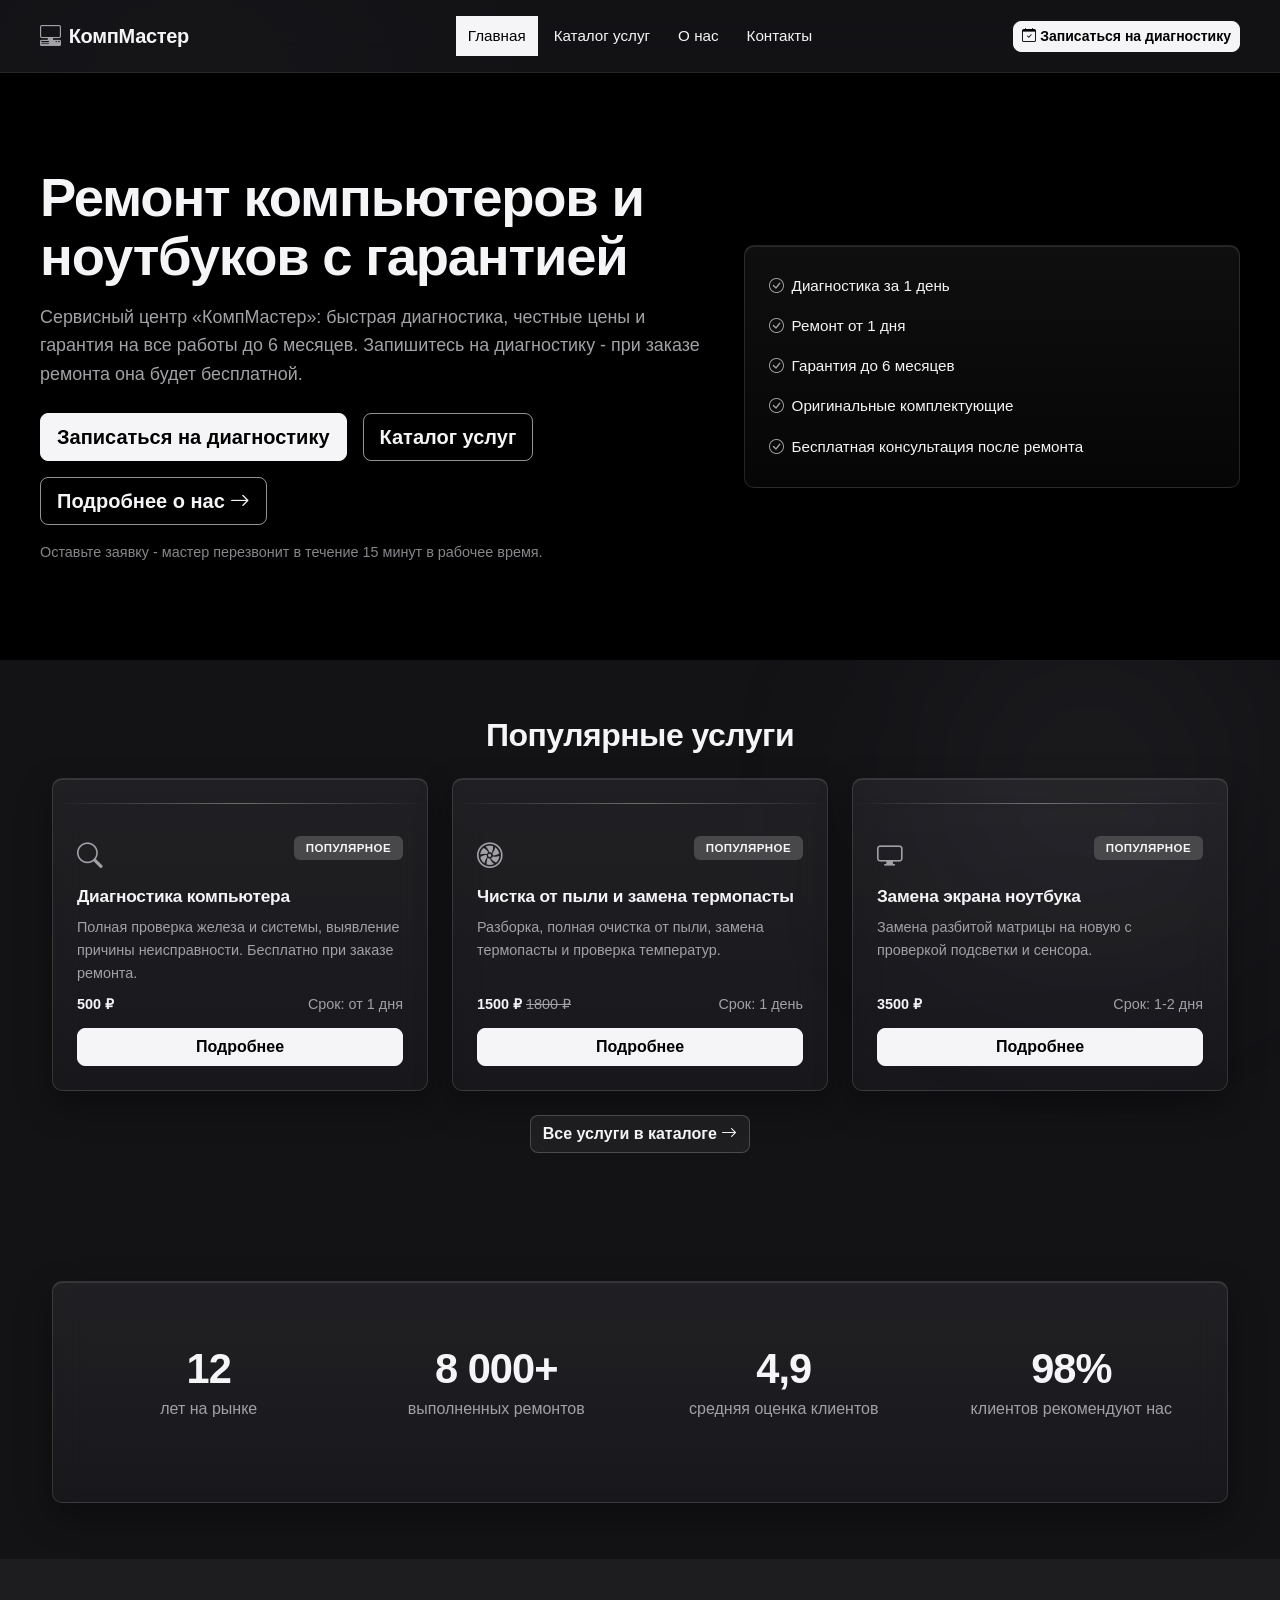
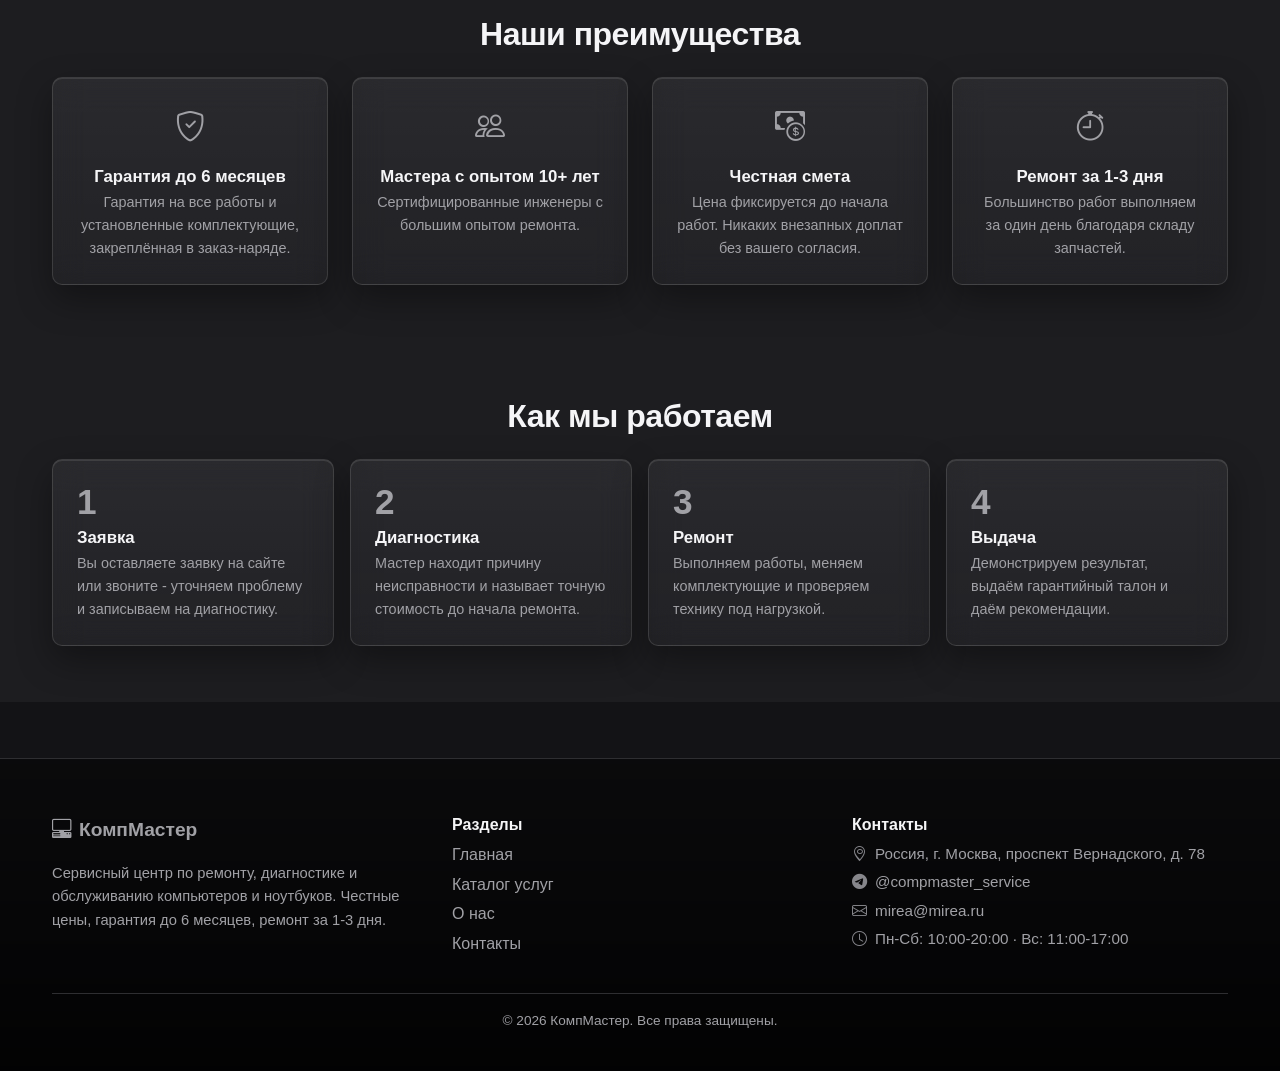
==== commit 3944aac5: "Liquid Glass: стеклянные панели, живой фон, появление секций при скролле" ====
--- a/index.html
+++ b/index.html
@@ -1,3 +1,5 @@
+
+
 <!DOCTYPE html>
 <html lang="ru">
 <head>
@@ -5,272 +7,279 @@
 <meta name="viewport" content="width=device-width, initial-scale=1.0">
 <meta name="description" content="КомпМастер - ремонт и обслуживание компьютеров и ноутбуков.">
 <title>КомпМастер - ремонт компьютеров</title>
+
 <link rel="stylesheet" href="https://cdn.jsdelivr.net/npm/bootstrap@5.3.3/dist/css/bootstrap.min.css">
 <link rel="stylesheet" href="https://cdn.jsdelivr.net/npm/bootstrap-icons@1.11.3/font/bootstrap-icons.min.css">
 <link rel="stylesheet" href="css/style.css">
+
 <script src="https://cdn.jsdelivr.net/npm/bootstrap@5.3.3/dist/js/bootstrap.bundle.min.js" defer></script>
 <script src="js/main.js" defer></script>
 </head>
 <body>
 
 <header class="site-header">
-  <div class="container site-header__inner">
-    <a class="site-header__logo" href="index.html">
-      <i class="bi bi-pc-display-horizontal site-header__logo-icon"></i>
-      КомпМастер
-    </a>
-    <nav class="site-nav" aria-label="Основная навигация">
-      <ul class="site-nav__list">
-        <li><a class="site-nav__link site-nav__link--active" href="index.html">Главная</a></li>
-        <li><a class="site-nav__link" href="catalog.html">Каталог услуг</a></li>
-        <li><a class="site-nav__link" href="reviews.html">Отзывы</a></li>
-        <li><a class="site-nav__link" href="contacts.html">Контакты</a></li>
-        <li><a class="site-nav__link" href="about.html">О нас</a></li>
-      </ul>
-    </nav>
-    <div class="site-header__actions">
-      <a class="btn btn-primary btn-sm" href="service.html?id=1#request">
-        <i class="bi bi-calendar-check"></i>
-        Записаться на диагностику
-      </a>
+    <div class="container site-header__inner">
+
+        <a class="site-header__logo" href="index.html">
+            <i class="bi bi-pc-display-horizontal site-header__logo-icon"></i>
+            КомпМастер
+        </a>
+
+        <nav class="site-nav" aria-label="Основная навигация">
+<ul class="site-nav__list">
+<li class="site-nav__item"><a class="site-nav__link site-nav__link--active" href="index.html" aria-current="page">Главная</a></li>
+<li class="site-nav__item"><a class="site-nav__link" href="catalog.html">Каталог услуг</a></li>
+<li class="site-nav__item"><a class="site-nav__link" href="about.html">О нас</a></li>
+<li class="site-nav__item"><a class="site-nav__link" href="contacts.html">Контакты</a></li>
+</ul>
+</nav>
+
+        <div class="site-header__actions">
+            <a class="btn btn-primary btn-sm" href="service.html?id=1#request">
+                <i class="bi bi-calendar-check"></i>
+                Записаться на диагностику
+            </a>
+        </div>
+
     </div>
-  </div>
 </header>
 
 <main>
 
-  <!-- ГЛАВНЫЙ ЭКРАН -->
-  <section class="hero" id="hero">
-    <div class="container hero__inner">
-      <div class="hero__content">
-        <h1 class="hero__title">Ремонт компьютеров и ноутбуков с гарантией</h1>
-        <p class="hero__text">
-          Сервисный центр «КомпМастер»: быстрая диагностика,
-          честные цены и гарантия на все работы до 6 месяцев.
-          Запишитесь на диагностику - при заказе ремонта она будет бесплатной.
-        </p>
-        <div class="hero__actions">
-          <a class="btn btn-warning btn-lg hero__button" href="service.html?id=1#request">
-            Записаться на диагностику
-          </a>
-          <a class="btn btn-outline-light btn-lg" href="catalog.html">
-            Каталог услуг
-          </a>
-          <a class="btn btn-outline-light btn-lg" href="about.html">
-            Подробнее о нас
-            <i class="bi bi-arrow-right"></i>
-          </a>
-        </div>
-        <p class="hero__note">
-          Оставьте заявку - мастер перезвонит в течение 15 минут в рабочее время.
-        </p>
-      </div>
-      <div class="hero__card">
-        <ul class="hero__list">
-          <li class="hero__list-item"><i class="bi bi-check-circle"></i>Диагностика за 1 день</li>
-          <li class="hero__list-item"><i class="bi bi-check-circle"></i>Ремонт от 1 дня</li>
-          <li class="hero__list-item"><i class="bi bi-check-circle"></i>Гарантия до 6 месяцев</li>
-          <li class="hero__list-item"><i class="bi bi-check-circle"></i>Оригинальные комплектующие</li>
-          <li class="hero__list-item"><i class="bi bi-check-circle"></i>Бесплатная консультация после ремонта</li>
-        </ul>
-      </div>
-    </div>
-  </section>
-
-  <!-- ПОПУЛЯРНЫЕ УСЛУГИ -->
-  <section class="section" id="popular">
-    <div class="container">
-      <h2 class="section__title">Популярные услуги</h2>
-      <div class="services-grid" id="popular-grid"></div>
-      <p class="text-center mt-4">
-        <a class="btn btn-dark" href="catalog.html">
-          Все услуги в каталоге
-          <i class="bi bi-arrow-right"></i>
-        </a>
-      </p>
-    </div>
-  </section>
-
-  <!-- СТАТИСТИКА -->
-  <section class="section" id="stats">
-    <div class="container">
-      <div class="stats-grid">
-        <p class="stats-item">
-          <span class="stats-item__value">12</span>
-          <span class="stats-item__label">лет на рынке</span>
-        </p>
-        <p class="stats-item">
-          <span class="stats-item__value">8 000+</span>
-          <span class="stats-item__label">выполненных ремонтов</span>
-        </p>
-        <p class="stats-item">
-          <span class="stats-item__value">4,9</span>
-          <span class="stats-item__label">средняя оценка клиентов</span>
-        </p>
-        <p class="stats-item">
-          <span class="stats-item__value">98%</span>
-          <span class="stats-item__label">клиентов рекомендуют нас</span>
-        </p>
-      </div>
-    </div>
-  </section>
-
-  <!-- ПРЕИМУЩЕСТВА -->
-  <section class="section section--soft" id="advantages">
-    <div class="container">
-      <h2 class="section__title">Наши преимущества</h2>
-      <div class="advantages-grid">
-        <article class="advantage-card">
-          <i class="bi bi-shield-check advantage-card__icon"></i>
-          <h3 class="advantage-card__title">Гарантия до 6 месяцев</h3>
-          <p class="advantage-card__text">
-            Гарантия на все работы и установленные комплектующие,
-            закреплённая в заказ-наряде.
-          </p>
-        </article>
-        <article class="advantage-card">
-          <i class="bi bi-people advantage-card__icon"></i>
-          <h3 class="advantage-card__title">Мастера с опытом 10+ лет</h3>
-          <p class="advantage-card__text">
-            Сертифицированные инженеры с большим опытом ремонта.
-          </p>
-        </article>
-        <article class="advantage-card">
-          <i class="bi bi-cash-coin advantage-card__icon"></i>
-          <h3 class="advantage-card__title">Честная смета</h3>
-          <p class="advantage-card__text">
-            Цена фиксируется до начала работ.
-            Никаких внезапных доплат без вашего согласия.
-          </p>
-        </article>
-        <article class="advantage-card">
-          <i class="bi bi-stopwatch advantage-card__icon"></i>
-          <h3 class="advantage-card__title">Ремонт за 1-3 дня</h3>
-          <p class="advantage-card__text">
-            Большинство работ выполняем за один день
-            благодаря складу запчастей.
-          </p>
-        </article>
-      </div>
-    </div>
-  </section>
-
-  <!-- ЭТАПЫ РАБОТЫ -->
-  <section class="section section--soft" id="steps">
-    <div class="container">
-      <h2 class="section__title">Как мы работаем</h2>
-      <ol class="steps-list">
-        <li class="steps-list__item">
-          <h3 class="steps-list__title">Заявка</h3>
-          <p class="steps-list__text">
-            Вы оставляете заявку на сайте или звоните -
-            уточняем проблему и записываем на диагностику.
-          </p>
-        </li>
-        <li class="steps-list__item">
-          <h3 class="steps-list__title">Диагностика</h3>
-          <p class="steps-list__text">
-            Мастер находит причину неисправности и называет
-            точную стоимость до начала ремонта.
-          </p>
-        </li>
-        <li class="steps-list__item">
-          <h3 class="steps-list__title">Ремонт</h3>
-          <p class="steps-list__text">
-            Выполняем работы, меняем комплектующие
-            и проверяем технику под нагрузкой.
-          </p>
-        </li>
-        <li class="steps-list__item">
-          <h3 class="steps-list__title">Выдача</h3>
-          <p class="steps-list__text">
-            Демонстрируем результат, выдаём гарантийный
-            талон и даём рекомендации.
-          </p>
-        </li>
-      </ol>
-    </div>
-  </section>
+    <!-- ГЛАВНЫЙ ЭКРАН -->
+    <section class="hero" id="hero">
+        <div class="container hero__inner">
+
+            <div class="hero__content">
+                <h1 class="hero__title">Ремонт компьютеров и ноутбуков с гарантией</h1>
+
+                <p class="hero__text">
+                    Сервисный центр «КомпМастер»: быстрая диагностика,
+                    честные цены и гарантия на все работы до 6 месяцев.
+                    Запишитесь на диагностику - при заказе ремонта она будет бесплатной.
+                </p>
+
+                <div class="hero__actions">
+                    <a class="btn btn-warning btn-lg hero__button" href="service.html?id=1#request">
+                        Записаться на диагностику
+                    </a>
+                    <a class="btn btn-outline-light btn-lg" href="catalog.html">
+                        Каталог услуг
+                    </a>
+                    <a class="btn btn-outline-light btn-lg" href="about.html">
+                        Подробнее о нас
+                        <i class="bi bi-arrow-right"></i>
+                    </a>
+                </div>
+
+                <p class="hero__note">
+                    Оставьте заявку - мастер перезвонит в течение 15 минут в рабочее время.
+                </p>
+            </div>
+
+            <div class="hero__card">
+                <ul class="hero__list">
+                    <li class="hero__list-item"><i class="bi bi-check-circle"></i>Диагностика за 1 день</li>
+                    <li class="hero__list-item"><i class="bi bi-check-circle"></i>Ремонт от 1 дня</li>
+                    <li class="hero__list-item"><i class="bi bi-check-circle"></i>Гарантия до 6 месяцев</li>
+                    <li class="hero__list-item"><i class="bi bi-check-circle"></i>Оригинальные комплектующие</li>
+                    <li class="hero__list-item"><i class="bi bi-check-circle"></i>Бесплатная консультация после ремонта</li>
+                </ul>
+            </div>
+
+        </div>
+    </section>
+
+    <!-- ПОПУЛЯРНЫЕ УСЛУГИ -->
+    <section class="section" id="popular">
+        <div class="container">
+            <h2 class="section__title">Популярные услуги</h2>
+            <div class="services-grid" id="popular-grid"></div>
+
+            <p class="text-center mt-4">
+                <a class="btn btn-dark" href="catalog.html">
+                    Все услуги в каталоге
+                    <i class="bi bi-arrow-right"></i>
+                </a>
+            </p>
+        </div>
+    </section>
+
+    <!-- СТАТИСТИКА -->
+    <section class="section" id="stats">
+        <div class="container">
+            <div class="stats-grid">
+                <p class="stats-item">
+                    <span class="stats-item__value">12</span>
+                    <span class="stats-item__label">лет на рынке</span>
+                </p>
+                <p class="stats-item">
+                    <span class="stats-item__value">8 000+</span>
+                    <span class="stats-item__label">выполненных ремонтов</span>
+                </p>
+                <p class="stats-item">
+                    <span class="stats-item__value">4,9</span>
+                    <span class="stats-item__label">средняя оценка клиентов</span>
+                </p>
+                <p class="stats-item">
+                    <span class="stats-item__value">98%</span>
+                    <span class="stats-item__label">клиентов рекомендуют нас</span>
+                </p>
+            </div>
+        </div>
+    </section>
+
+    <!-- ПРЕИМУЩЕСТВА -->
+    <section class="section section--soft" id="advantages">
+        <div class="container">
+            <h2 class="section__title">Наши преимущества</h2>
+
+            <div class="advantages-grid">
+                <article class="advantage-card">
+                    <i class="bi bi-shield-check advantage-card__icon"></i>
+                    <h3 class="advantage-card__title">Гарантия до 6 месяцев</h3>
+                    <p class="advantage-card__text">
+                        Гарантия на все работы и установленные комплектующие,
+                        закреплённая в заказ-наряде.
+                    </p>
+                </article>
+
+                <article class="advantage-card">
+                    <i class="bi bi-people advantage-card__icon"></i>
+                    <h3 class="advantage-card__title">Мастера с опытом 10+ лет</h3>
+                    <p class="advantage-card__text">
+                        Сертифицированные инженеры с большим опытом ремонта.
+                    </p>
+                </article>
+
+                <article class="advantage-card">
+                    <i class="bi bi-cash-coin advantage-card__icon"></i>
+                    <h3 class="advantage-card__title">Честная смета</h3>
+                    <p class="advantage-card__text">
+                        Цена фиксируется до начала работ.
+                        Никаких внезапных доплат без вашего согласия.
+                    </p>
+                </article>
+
+                <article class="advantage-card">
+                    <i class="bi bi-stopwatch advantage-card__icon"></i>
+                    <h3 class="advantage-card__title">Ремонт за 1-3 дня</h3>
+                    <p class="advantage-card__text">
+                        Большинство работ выполняем за один день
+                        благодаря складу запчастей.
+                    </p>
+                </article>
+            </div>
+        </div>
+    </section>
+
+    <!-- ЭТАПЫ РАБОТЫ -->
+    <section class="section section--soft" id="steps">
+        <div class="container">
+            <h2 class="section__title">Как мы работаем</h2>
+
+            <ol class="steps-list">
+                <li class="steps-list__item">
+                    <h3 class="steps-list__title">Заявка</h3>
+                    <p class="steps-list__text">
+                        Вы оставляете заявку на сайте или звоните -
+                        уточняем проблему и записываем на диагностику.
+                    </p>
+                </li>
+
+                <li class="steps-list__item">
+                    <h3 class="steps-list__title">Диагностика</h3>
+                    <p class="steps-list__text">
+                        Мастер находит причину неисправности и называет
+                        точную стоимость до начала ремонта.
+                    </p>
+                </li>
+
+                <li class="steps-list__item">
+                    <h3 class="steps-list__title">Ремонт</h3>
+                    <p class="steps-list__text">
+                        Выполняем работы, меняем комплектующие
+                        и проверяем технику под нагрузкой.
+                    </p>
+                </li>
+
+                <li class="steps-list__item">
+                    <h3 class="steps-list__title">Выдача</h3>
+                    <p class="steps-list__text">
+                        Демонстрируем результат, выдаём гарантийный
+                        талон и даём рекомендации.
+                    </p>
+                </li>
+            </ol>
+        </div>
+    </section>
 
 </main>
 
 <!-- ПОДВАЛ -->
 <footer class="site-footer">
-  <div class="container">
-    <div class="site-footer__grid">
-      <div class="site-footer__about">
-        <a class="site-footer__logo" href="index.html"><i class="bi bi-pc-display-horizontal" aria-hidden="true"></i>КомпМастер</a>
-        <p class="site-footer__slogan">Сервисный центр по ремонту, диагностике и обслуживанию компьютеров и ноутбуков. Честные цены, гарантия до 6 месяцев, ремонт за 1-3 дня.</p>
-      </div>
-      <nav class="site-footer__nav" aria-label="Разделы сайта">
-        <h2 class="site-footer__title">Разделы</h2>
-        <ul class="site-footer__list">
-          <li class="site-footer__list-item"><a class="site-footer__link" href="index.html">Главная</a></li>
-          <li class="site-footer__list-item"><a class="site-footer__link" href="catalog.html">Каталог услуг</a></li>
-          <li class="site-footer__list-item"><a class="site-footer__link" href="service.html">Запись на ремонт</a></li>
-          <li class="site-footer__list-item"><a class="site-footer__link" href="reviews.html">Отзывы</a></li>
-          <li class="site-footer__list-item"><a class="site-footer__link" href="contacts.html">Контакты</a></li>
-          <li class="site-footer__list-item"><a class="site-footer__link" href="about.html">О нас</a></li>
-          <li class="site-footer__list-item"><a class="site-footer__link" href="contacts.html#faq">Вопросы и ответы</a></li>
-        </ul>
-      </nav>
-      <div class="site-footer__services">
-        <h2 class="site-footer__title">Услуги</h2>
-        <ul class="site-footer__list">
-          <li class="site-footer__list-item"><a class="site-footer__link" href="catalog.html">Диагностика</a></li>
-          <li class="site-footer__list-item"><a class="site-footer__link" href="catalog.html">Ремонт</a></li>
-          <li class="site-footer__list-item"><a class="site-footer__link" href="catalog.html">Чистка</a></li>
-          <li class="site-footer__list-item"><a class="site-footer__link" href="catalog.html">Модернизация</a></li>
-        </ul>
-      </div>
-      <div class="site-footer__contacts">
-        <h2 class="site-footer__title">Контакты</h2>
-        <p class="site-footer__contact"><i class="bi bi-geo-alt" aria-hidden="true"></i>Россия, г. Москва, проспект Вернадского, д. 78</p>
-        <p class="site-footer__contact"><i class="bi bi-telephone" aria-hidden="true"></i><a href="tel:+71234567890">+7 123 456 78 90</a></p>
-        <p class="site-footer__contact"><i class="bi bi-clock" aria-hidden="true"></i>Пн-Сб: 10:00-20:00 · Вс: 11:00-17:00</p>
-        <p class="site-footer__contact"><i class="bi bi-envelope" aria-hidden="true"></i><a href="mailto:mirea@mirea.ru">mirea@mirea.ru</a></p>
-        <p class="site-footer__contact"><i class="bi bi-telegram" aria-hidden="true"></i><a href="https://t.me/compmaster_service" target="_blank" rel="noopener">@compmaster_service</a></p>
-      </div>
-    </div>
-    <div class="site-footer__bottom">
-      <p>&copy; 2026 КомпМастер. Все права защищены.</p>
-    </div>
-  </div>
+<div class="container">
+<div class="site-footer__grid">
+<div class="site-footer__about">
+<a class="site-footer__logo" href="index.html"><i class="bi bi-pc-display-horizontal" aria-hidden="true"></i>КомпМастер</a>
+<p class="site-footer__slogan">Сервисный центр по ремонту, диагностике и обслуживанию компьютеров и ноутбуков. Честные цены, гарантия до 6 месяцев, ремонт за 1-3 дня.</p>
+</div>
+<nav class="site-footer__nav" aria-label="Разделы сайта">
+<h2 class="site-footer__title">Разделы</h2>
+<ul class="site-footer__list">
+<li class="site-footer__list-item"><a class="site-footer__link" href="index.html">Главная</a></li>
+<li class="site-footer__list-item"><a class="site-footer__link" href="catalog.html">Каталог услуг</a></li>
+<li class="site-footer__list-item"><a class="site-footer__link" href="about.html">О нас</a></li>
+<li class="site-footer__list-item"><a class="site-footer__link" href="contacts.html">Контакты</a></li>
+</ul>
+</nav>
+<div class="site-footer__contacts">
+<h2 class="site-footer__title">Контакты</h2>
+<p class="site-footer__contact"><i class="bi bi-geo-alt" aria-hidden="true"></i>Россия, г. Москва, проспект Вернадского, д. 78</p>
+<p class="site-footer__contact"><i class="bi bi-telegram" aria-hidden="true"></i><a href="https://t.me/compmaster_service" target="_blank" rel="noopener">@compmaster_service</a></p>
+<p class="site-footer__contact"><i class="bi bi-envelope" aria-hidden="true"></i><a href="mailto:mirea@mirea.ru">mirea@mirea.ru</a></p>
+<p class="site-footer__contact"><i class="bi bi-clock" aria-hidden="true"></i>Пн-Сб: 10:00-20:00 · Вс: 11:00-17:00</p>
+</div>
+</div>
+<div class="site-footer__bottom">
+<p>&copy; 2026 КомпМастер. Все права защищены.</p>
+</div>
+</div>
 </footer>
 
 <!-- МОДАЛЬНОЕ ОКНО УСЛУГИ -->
 <div class="modal fade service-modal" id="service-modal" tabindex="-1"
      aria-labelledby="service-modal-title" aria-hidden="true">
-  <div class="modal-dialog modal-dialog-centered">
-    <div class="modal-content">
-      <div class="modal-header">
-        <h2 class="modal-title h5" id="service-modal-title">Услуга</h2>
-        <button class="btn-close" type="button"
-                data-bs-dismiss="modal" aria-label="Закрыть"></button>
-      </div>
-      <div class="modal-body">
-        <p class="service-modal__info" id="service-modal-description">
-          Краткое описание услуги.
-        </p>
-        <div class="service-modal__meta">
-          <span>Категория: <strong id="service-modal-category">-</strong></span>
-          <span>Стоимость: <strong id="service-modal-price">-</strong></span>
-          <span>Срок: <strong id="service-modal-days">-</strong></span>
-        </div>
-      </div>
-      <div class="modal-footer">
-        <a class="btn btn-outline-secondary" href="catalog.html">Все услуги</a>
-        <a class="btn btn-primary" id="service-modal-link" href="service.html">
-          Перейти на страницу услуги
-        </a>
-      </div>
+    <div class="modal-dialog modal-dialog-centered">
+        <div class="modal-content">
+            <div class="modal-header">
+                <h2 class="modal-title h5" id="service-modal-title">Услуга</h2>
+                <button class="btn-close" type="button"
+                        data-bs-dismiss="modal" aria-label="Закрыть"></button>
+            </div>
+            <div class="modal-body">
+                <p class="service-modal__info" id="service-modal-description">
+                    Краткое описание услуги.
+                </p>
+                <div class="service-modal__meta">
+                    <span>Категория: <strong id="service-modal-category">-</strong></span>
+                    <span>Стоимость: <strong id="service-modal-price">-</strong></span>
+                    <span>Срок: <strong id="service-modal-days">-</strong></span>
+                </div>
+            </div>
+            <div class="modal-footer">
+                <a class="btn btn-outline-secondary" href="catalog.html">Все услуги</a>
+                <a class="btn btn-primary" id="service-modal-link" href="service.html">
+                    Перейти на страницу услуги
+                </a>
+            </div>
+        </div>
     </div>
-  </div>
 </div>
 
 <button class="scroll-top" id="scroll-top" type="button" aria-label="Наверх">
-  <i class="bi bi-arrow-up"></i>
+    <i class="bi bi-arrow-up"></i>
 </button>
 
 </body>
-</html>+</html>
--- a/css/style.css
+++ b/css/style.css
@@ -578,7 +578,7 @@
 .contacts-map,
 .map {
   width: 100%;
-  min-height: 320px;
+  min-height: 520px;
   border: 1px solid var(--color-border);
   filter: grayscale(1) invert(0.9) contrast(0.9);
 }
@@ -613,10 +613,10 @@
   grid-template-columns: repeat(auto-fit, minmax(200px, 1fr));
   gap: var(--space-xl);
 }
-/* Четыре равных столба подвала */
+/* Три равных столба подвала */
 .site-footer__grid {
   display: grid;
-  grid-template-columns: repeat(4, minmax(0, 1fr));
+  grid-template-columns: repeat(3, minmax(0, 1fr));
   gap: var(--space-lg);
 }
 .site-footer__logo {
@@ -808,3 +808,165 @@
   .site-footer__grid { grid-template-columns: 1fr; gap: var(--space-lg); }
   .site-footer__title--secondary { margin-top: var(--space-lg); }
 }
+
+/* 18. Эффект наведения на список в баннере */
+.hero__list-item {
+  padding: var(--space-xs) var(--space-sm);
+  margin: 0 calc(var(--space-sm) * -1);
+  border-radius: 8px;
+  transition: background-color var(--transition), color var(--transition);
+}
+.hero__list-item .bi { transition: color var(--transition), transform var(--transition); }
+.hero__list-item:hover {
+  background-color: rgb(255 255 255 / 10%);
+  color: var(--color-white);
+}
+.hero__list-item:hover .bi { color: #ffffff; transform: scale(1.2); }
+
+/* 19. Галерея на странице «О нас» */
+.about-gallery {
+  display: grid;
+  grid-template-columns: repeat(4, minmax(0, 1fr));
+  gap: var(--space-md);
+}
+.about-gallery__item { margin: 0; }
+.about-gallery__img {
+  display: block;
+  width: 100%;
+  aspect-ratio: 4 / 3;
+  object-fit: cover;
+  border: 1px solid var(--color-border);
+  border-radius: 10px;
+  transition: transform var(--transition), box-shadow var(--transition);
+}
+.about-gallery__item:hover .about-gallery__img {
+  transform: scale(1.03);
+  box-shadow: var(--shadow-md);
+}
+.about-gallery__caption { margin: var(--space-sm) 0 0; font-size: 0.85rem; color: var(--color-muted); text-align: center; }
+@media (max-width: 991px) {
+  .about-gallery { grid-template-columns: repeat(2, minmax(0, 1fr)); }
+}
+@media (max-width: 575px) {
+  .about-gallery { grid-template-columns: 1fr; }
+}
+
+/* 20. LIQUID GLASS: живой фон, стеклянные панели, плавные появления */
+
+/* Световые пятна на фоне (плавают за контентом) */
+body::before,
+body::after {
+  content: "";
+  position: fixed;
+  z-index: -1;
+  pointer-events: none;
+  filter: blur(90px);
+}
+body::before {
+  width: 60vw;
+  height: 60vw;
+  left: -15vw;
+  top: -20vw;
+  background: radial-gradient(circle, rgb(255 255 255 / 7%), transparent 60%);
+  animation: orb-float 22s ease-in-out infinite alternate;
+}
+body::after {
+  width: 50vw;
+  height: 50vw;
+  right: -10vw;
+  bottom: -15vw;
+  background: radial-gradient(circle, rgb(150 150 160 / 8%), transparent 60%);
+  animation: orb-float 27s ease-in-out infinite alternate-reverse;
+}
+@keyframes orb-float {
+  from { transform: translate(0, 0) scale(1); }
+  to { transform: translate(4vw, 3vw) scale(1.15); }
+}
+@media (prefers-reduced-motion: reduce) {
+  body::before, body::after { animation: none; }
+}
+
+/* Стеклянные панели */
+.service-card,
+.advantage-card,
+.review-card,
+.request-form,
+.filters,
+.filters__help,
+.hero__card,
+.stats-grid,
+.contact-list__item,
+.reviews-summary,
+.steps-list__item,
+.accordion-item,
+.service-modal .modal-content {
+  background: linear-gradient(rgb(255 255 255 / 6%), rgb(255 255 255 / 2.5%));
+  -webkit-backdrop-filter: blur(16px) saturate(150%);
+  backdrop-filter: blur(16px) saturate(150%);
+  border: 1px solid rgb(255 255 255 / 12%);
+  box-shadow: inset 0 1px 0 rgb(255 255 255 / 10%), 0 14px 34px rgb(0 0 0 / 35%);
+}
+
+/* Верхний блик на стеклянных карточках */
+.service-card::before,
+.review-card::before,
+.request-form::before {
+  content: "";
+  display: block;
+  height: 1px;
+  margin: 0 calc(var(--space-lg) * -1) var(--space-lg);
+  background: linear-gradient(90deg, transparent, rgb(255 255 255 / 35%), transparent);
+}
+.service-card:hover,
+.review-card:hover {
+  border-color: rgb(255 255 255 / 28%);
+  box-shadow: inset 0 1px 0 rgb(255 255 255 / 15%), 0 18px 40px rgb(0 0 0 / 45%);
+}
+
+/* Шапка: более глубокое стекло */
+.site-header {
+  -webkit-backdrop-filter: saturate(180%) blur(22px);
+  backdrop-filter: saturate(180%) blur(22px);
+  background-color: rgb(19 19 22 / 70%);
+  border-bottom: 1px solid rgb(255 255 255 / 8%);
+}
+
+/* Поля форм: стекло */
+.form-control,
+.form-select {
+  background-color: rgb(255 255 255 / 5%);
+  -webkit-backdrop-filter: blur(10px);
+  backdrop-filter: blur(10px);
+  border-color: rgb(255 255 255 / 14%);
+}
+.form-control:focus,
+.form-select:focus {
+  background-color: rgb(255 255 255 / 8%);
+  box-shadow: 0 0 0 3px rgb(255 255 255 / 12%);
+}
+
+/* Контурные кнопки: стеклянные */
+.btn-dark,
+.btn-outline-secondary {
+  background-color: rgb(255 255 255 / 5%);
+  -webkit-backdrop-filter: blur(12px);
+  backdrop-filter: blur(12px);
+  border-color: rgb(255 255 255 / 20%);
+}
+.btn-primary:hover {
+  box-shadow: 0 8px 26px rgb(255 255 255 / 14%), inset 0 1px 0 rgb(255 255 255 / 30%);
+}
+
+/* Подвал: тонкое стекло поверх фоновых пятен */
+.site-footer { background: linear-gradient(rgb(0 0 0 / 45%), rgb(0 0 0 / 85%)); }
+
+/* Появление секций при прокрутке */
+.reveal {
+  opacity: 0;
+  transform: translateY(20px);
+  transition: opacity 0.6s ease, transform 0.6s ease;
+}
+.reveal.reveal--visible { opacity: 1; transform: none; }
+@media (prefers-reduced-motion: reduce) {
+  .reveal { opacity: 1; transform: none; transition: none; }
+}
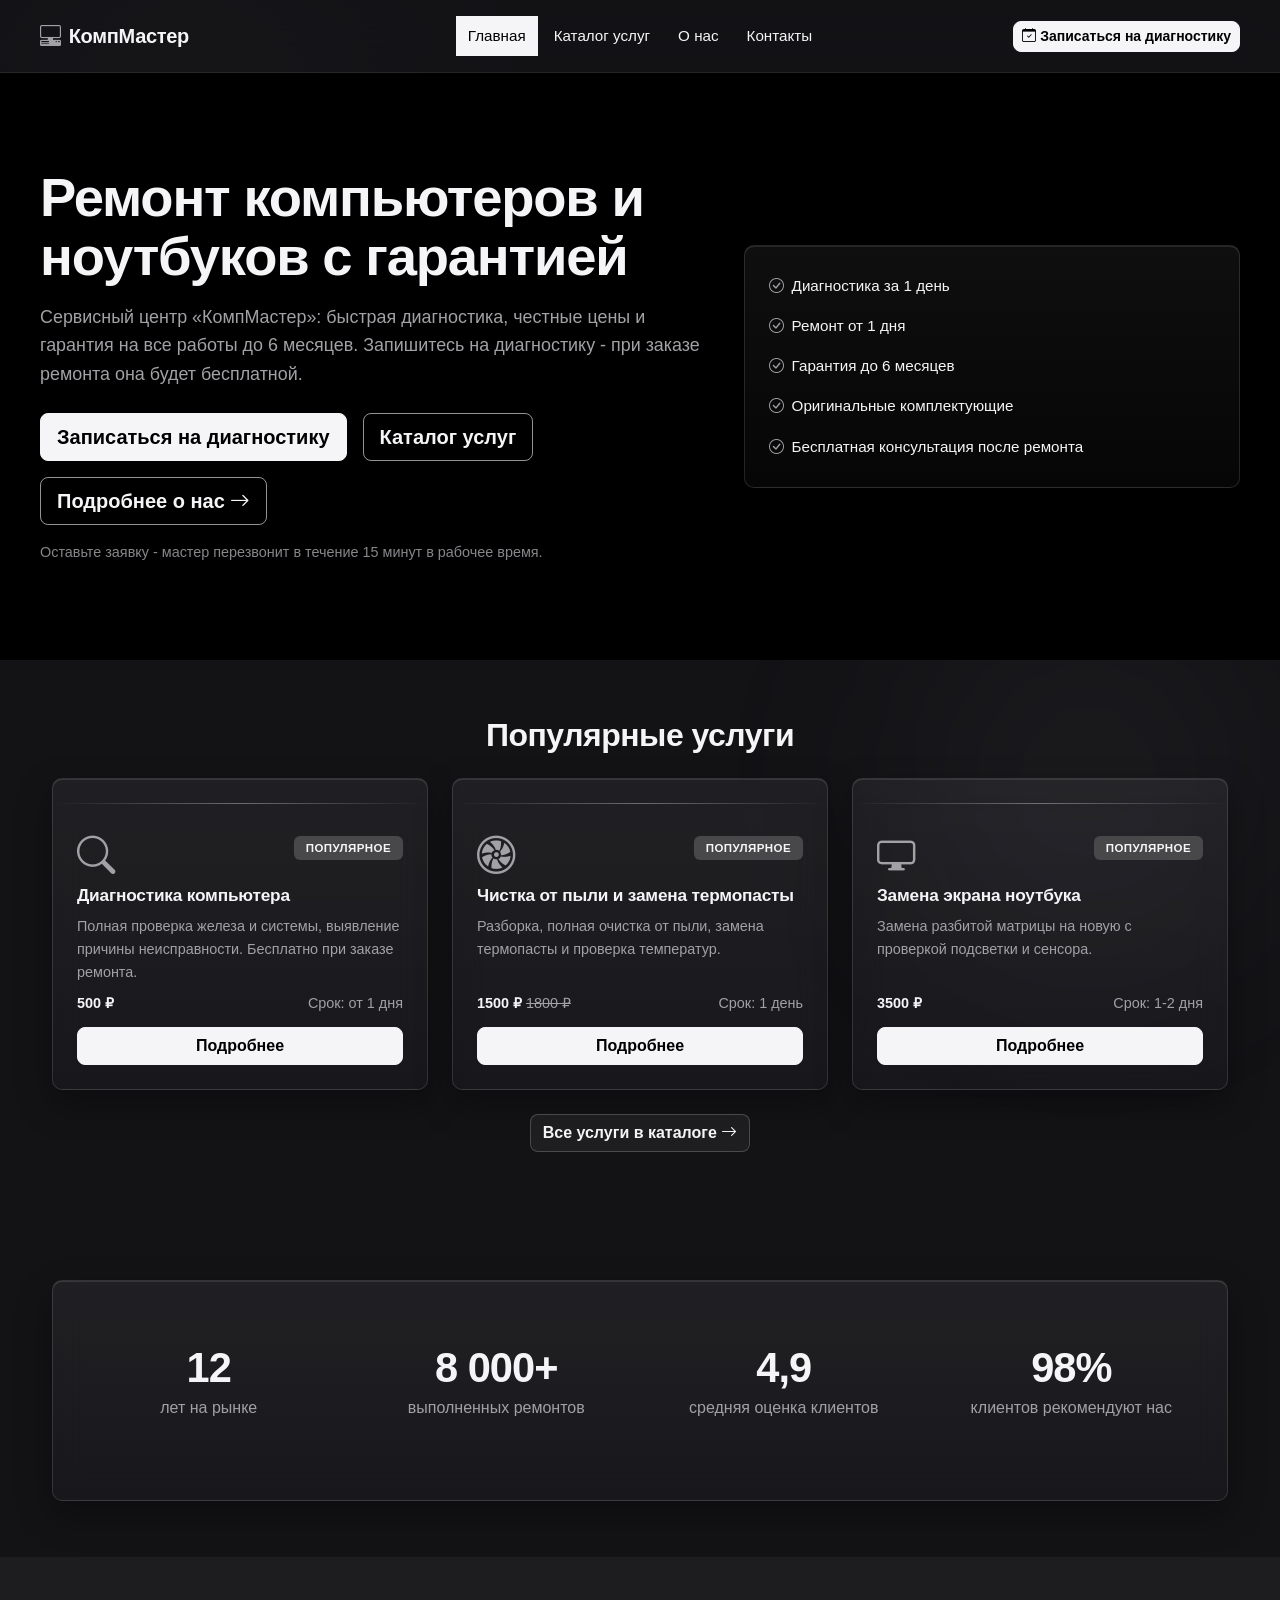
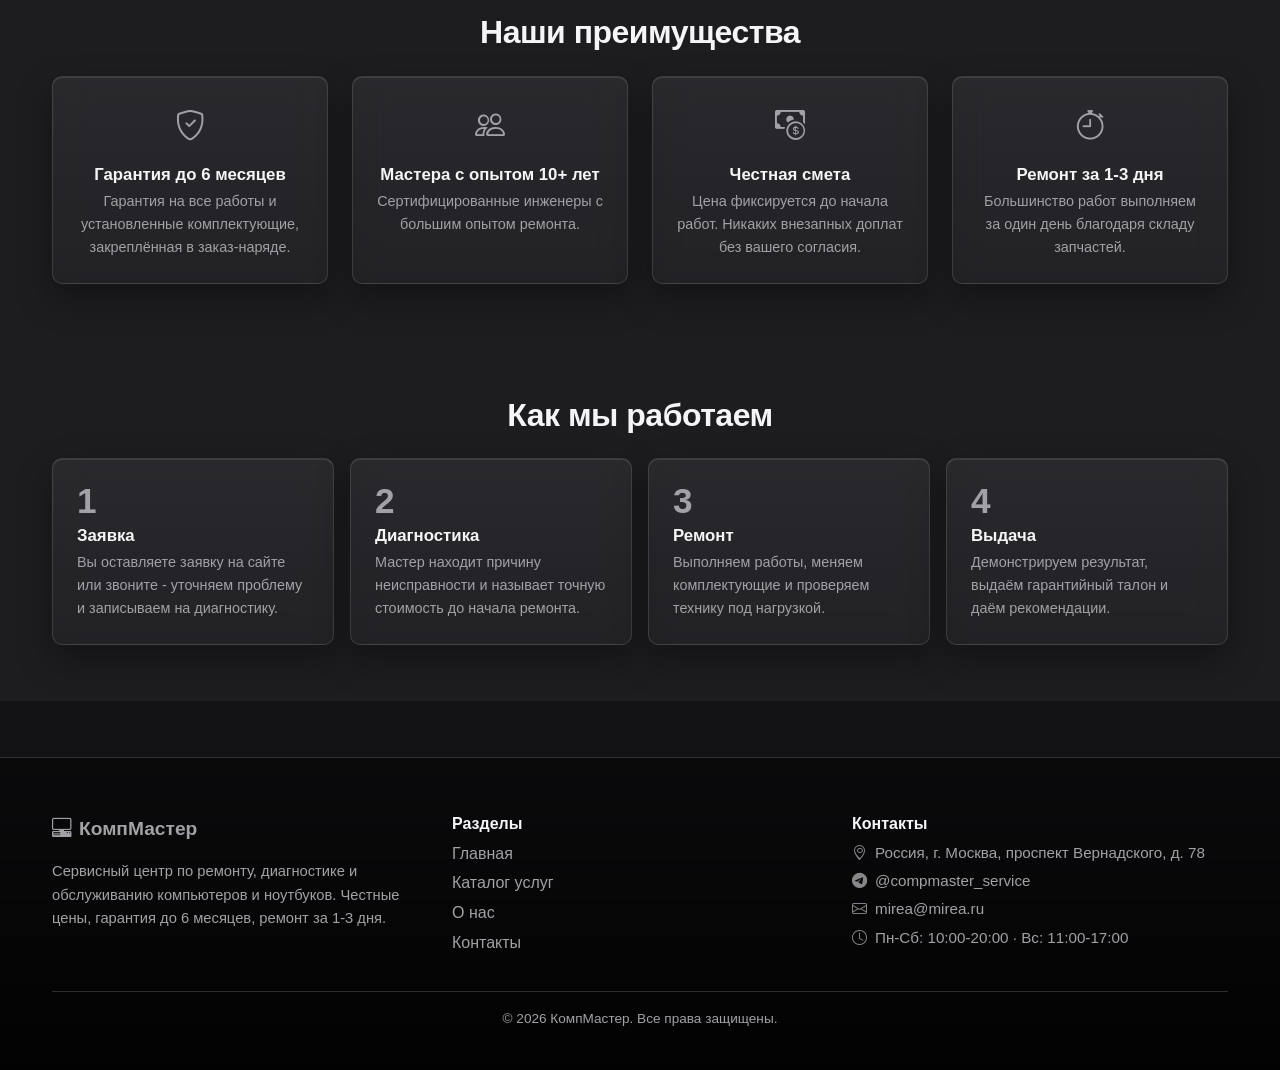
==== commit 2e0b67a4: "Кнопка «Наверх»: вместо стрелки SVG-иконка компьютерной мышки" ====
--- a/index.html
+++ b/index.html
@@ -10,6 +10,7 @@
 
 <link rel="stylesheet" href="https://cdn.jsdelivr.net/npm/bootstrap@5.3.3/dist/css/bootstrap.min.css">
 <link rel="stylesheet" href="https://cdn.jsdelivr.net/npm/bootstrap-icons@1.11.3/font/bootstrap-icons.min.css">
+<link rel="icon" type="image/svg+xml" href="images/favicon.svg">
 <link rel="stylesheet" href="css/style.css">
 
 <script src="https://cdn.jsdelivr.net/npm/bootstrap@5.3.3/dist/js/bootstrap.bundle.min.js" defer></script>
@@ -278,7 +279,7 @@
 </div>
 
 <button class="scroll-top" id="scroll-top" type="button" aria-label="Наверх">
-    <i class="bi bi-arrow-up"></i>
+    <svg class="scroll-top__icon" viewBox="0 0 24 24" width="24" height="24" fill="none" stroke="currentColor" stroke-width="1.8" stroke-linecap="round" stroke-linejoin="round" aria-hidden="true"><rect x="6" y="3" width="12" height="18" rx="6"/><path d="M12 3v6"/><path d="M6.5 9h11"/><rect x="11" y="5" width="2" height="2.6" rx="1" fill="currentColor" stroke="none" class="scroll-top__wheel"/></svg>
 </button>
 
 </body>
--- a/css/style.css
+++ b/css/style.css
@@ -375,7 +375,7 @@
   align-items: flex-start;
   gap: var(--space-sm);
 }
-.service-card__icon { font-size: 1.6rem; color: var(--color-muted); }
+.service-card__icon { font-size: 2.4rem; line-height: 1; color: var(--color-muted); }
 .service-card__title { margin: 0; font-size: 1.08rem; font-weight: 700; line-height: 1.35; letter-spacing: -0.2px; }
 .service-card__link { color: inherit; text-decoration: none; }
 .service-card__link:hover { color: var(--color-muted); }
@@ -669,10 +669,13 @@
   width: 44px;
   height: 44px;
   padding: 0;
-  color: var(--color-dark);
-  background-color: var(--color-text);
-  border: none;
+  color: var(--color-white);
+  background-color: var(--color-surface-accent);
+  border: 1px solid var(--color-border);
+  border-radius: 50%;
   box-shadow: var(--shadow-md);
+  font-size: 1.4rem;
+  transition: background-color var(--transition), border-color var(--transition);
   cursor: pointer;
 }
 #scroll-top.is-visible,
@@ -683,6 +686,14 @@
 .scroll-top.visible,
 .scroll-top.show,
 .scroll-top.scroll-top--visible { display: inline-flex; }
+.scroll-top__icon { display: block; width: 24px; height: 24px; }
+.scroll-top__wheel { animation: scroll-top-wheel 1.6s ease-in-out infinite; }
+@keyframes scroll-top-wheel {
+  0%, 100% { transform: translateY(0); opacity: 1; }
+  50% { transform: translateY(-1.5px); opacity: 0.6; }
+}
+@media (prefers-reduced-motion: reduce) { .scroll-top__wheel { animation: none; } }
+.scroll-top:hover { color: var(--color-white); background-color: var(--color-border); border-color: var(--color-muted); }
 
 /* ==========================================
    16. АДАПТИВ
@@ -970,3 +981,73 @@
 @media (prefers-reduced-motion: reduce) {
   .reveal { opacity: 1; transform: none; transition: none; }
 }
+
+/* 21. Галерея-карусель на «О нас» (6 фото по кругу) */
+.gallery { max-width: 520px; margin: 0 auto; }
+.gallery__viewport {
+  overflow: hidden;
+  border: 1px solid rgb(255 255 255 / 12%);
+  border-radius: 12px;
+  background: linear-gradient(rgb(255 255 255 / 6%), rgb(255 255 255 / 2.5%));
+  -webkit-backdrop-filter: blur(16px) saturate(150%);
+  backdrop-filter: blur(16px) saturate(150%);
+  box-shadow: inset 0 1px 0 rgb(255 255 255 / 10%), 0 14px 34px rgb(0 0 0 / 35%);
+}
+.gallery__track {
+  display: flex;
+  transition: transform 0.5s ease;
+}
+.gallery__slide { flex: 0 0 100%; margin: 0; }
+.gallery__img {
+  display: block;
+  width: 100%;
+  aspect-ratio: 4 / 3;
+  object-fit: cover;
+}
+.gallery__caption {
+  margin: 0;
+  padding: var(--space-sm) var(--space-md);
+  font-size: 0.9rem;
+  color: var(--color-muted);
+  background-color: rgb(0 0 0 / 25%);
+  text-align: center;
+}
+.gallery__nav {
+  display: flex;
+  justify-content: center;
+  align-items: center;
+  gap: var(--space-md);
+  margin-top: var(--space-md);
+}
+.gallery__btn {
+  display: inline-flex;
+  align-items: center;
+  justify-content: center;
+  width: 42px;
+  height: 42px;
+  padding: 0;
+  color: var(--color-text);
+  background-color: rgb(255 255 255 / 6%);
+  border: 1px solid rgb(255 255 255 / 18%);
+  border-radius: 10px;
+  -webkit-backdrop-filter: blur(12px);
+  backdrop-filter: blur(12px);
+  transition: background-color var(--transition), border-color var(--transition);
+}
+.gallery__btn:hover { background-color: rgb(255 255 255 / 12%); border-color: rgb(255 255 255 / 30%); }
+.gallery-dots { display: flex; gap: var(--space-sm); }
+.gallery-dots__item {
+  width: 9px;
+  height: 9px;
+  padding: 0;
+  background-color: rgb(255 255 255 / 25%);
+  border: none;
+  border-radius: 50%;
+  cursor: pointer;
+  transition: background-color var(--transition);
+}
+.gallery-dots__item--active { background-color: var(--color-white); }
+@media (max-width: 575px) {
+  .gallery__caption { font-size: 0.8rem; }
+  .gallery__btn { width: 38px; height: 38px; }
+}
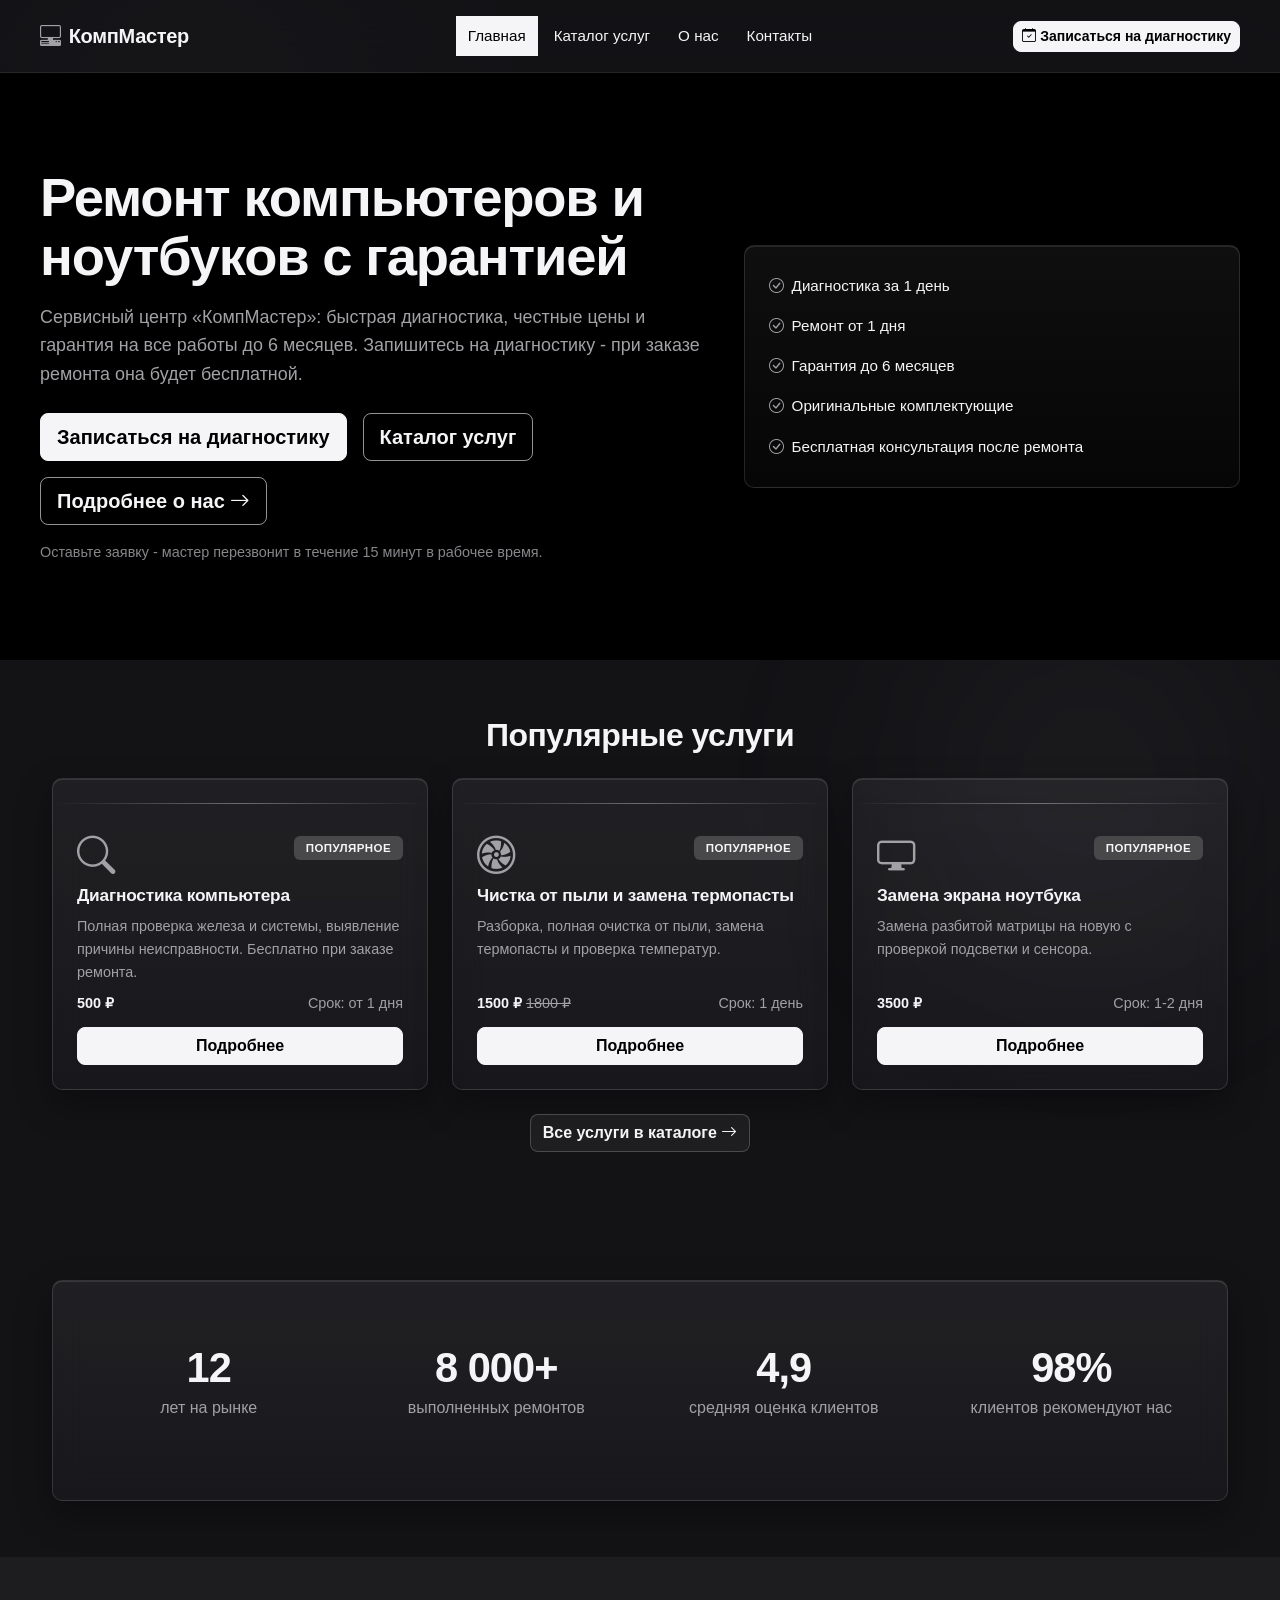
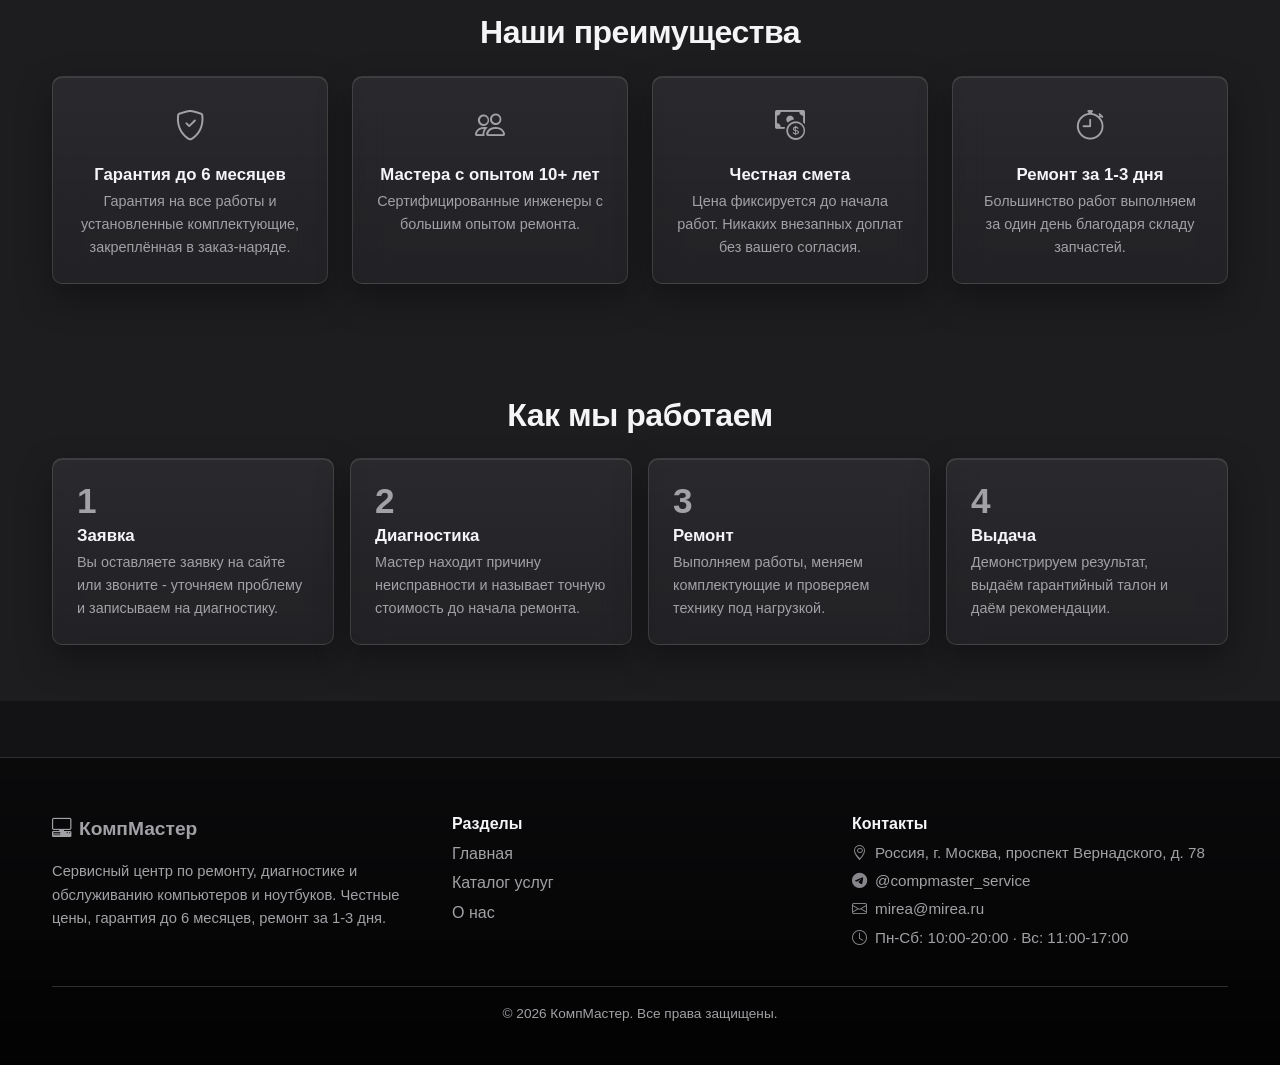
==== commit 2db8f44a: "Update index.html" ====
--- a/index.html
+++ b/index.html
@@ -231,7 +231,6 @@
 <li class="site-footer__list-item"><a class="site-footer__link" href="index.html">Главная</a></li>
 <li class="site-footer__list-item"><a class="site-footer__link" href="catalog.html">Каталог услуг</a></li>
 <li class="site-footer__list-item"><a class="site-footer__link" href="about.html">О нас</a></li>
-<li class="site-footer__list-item"><a class="site-footer__link" href="contacts.html">Контакты</a></li>
 </ul>
 </nav>
 <div class="site-footer__contacts">
--- a/css/style.css
+++ b/css/style.css
@@ -816,7 +816,9 @@
   .site-footer__about { grid-column: 1 / -1; }
 }
 @media (max-width: 700px) {
-  .site-footer__grid { grid-template-columns: 1fr; gap: var(--space-lg); }
+  /* Разделы слева, контакты справа — и на телефоне тоже */
+  .site-footer__grid { grid-template-columns: minmax(0, 0.8fr) minmax(0, 1.2fr); gap: var(--space-lg) var(--space-md); }
+  .site-footer__contact { font-size: 0.85rem; overflow-wrap: anywhere; }
   .site-footer__title--secondary { margin-top: var(--space-lg); }
 }
 
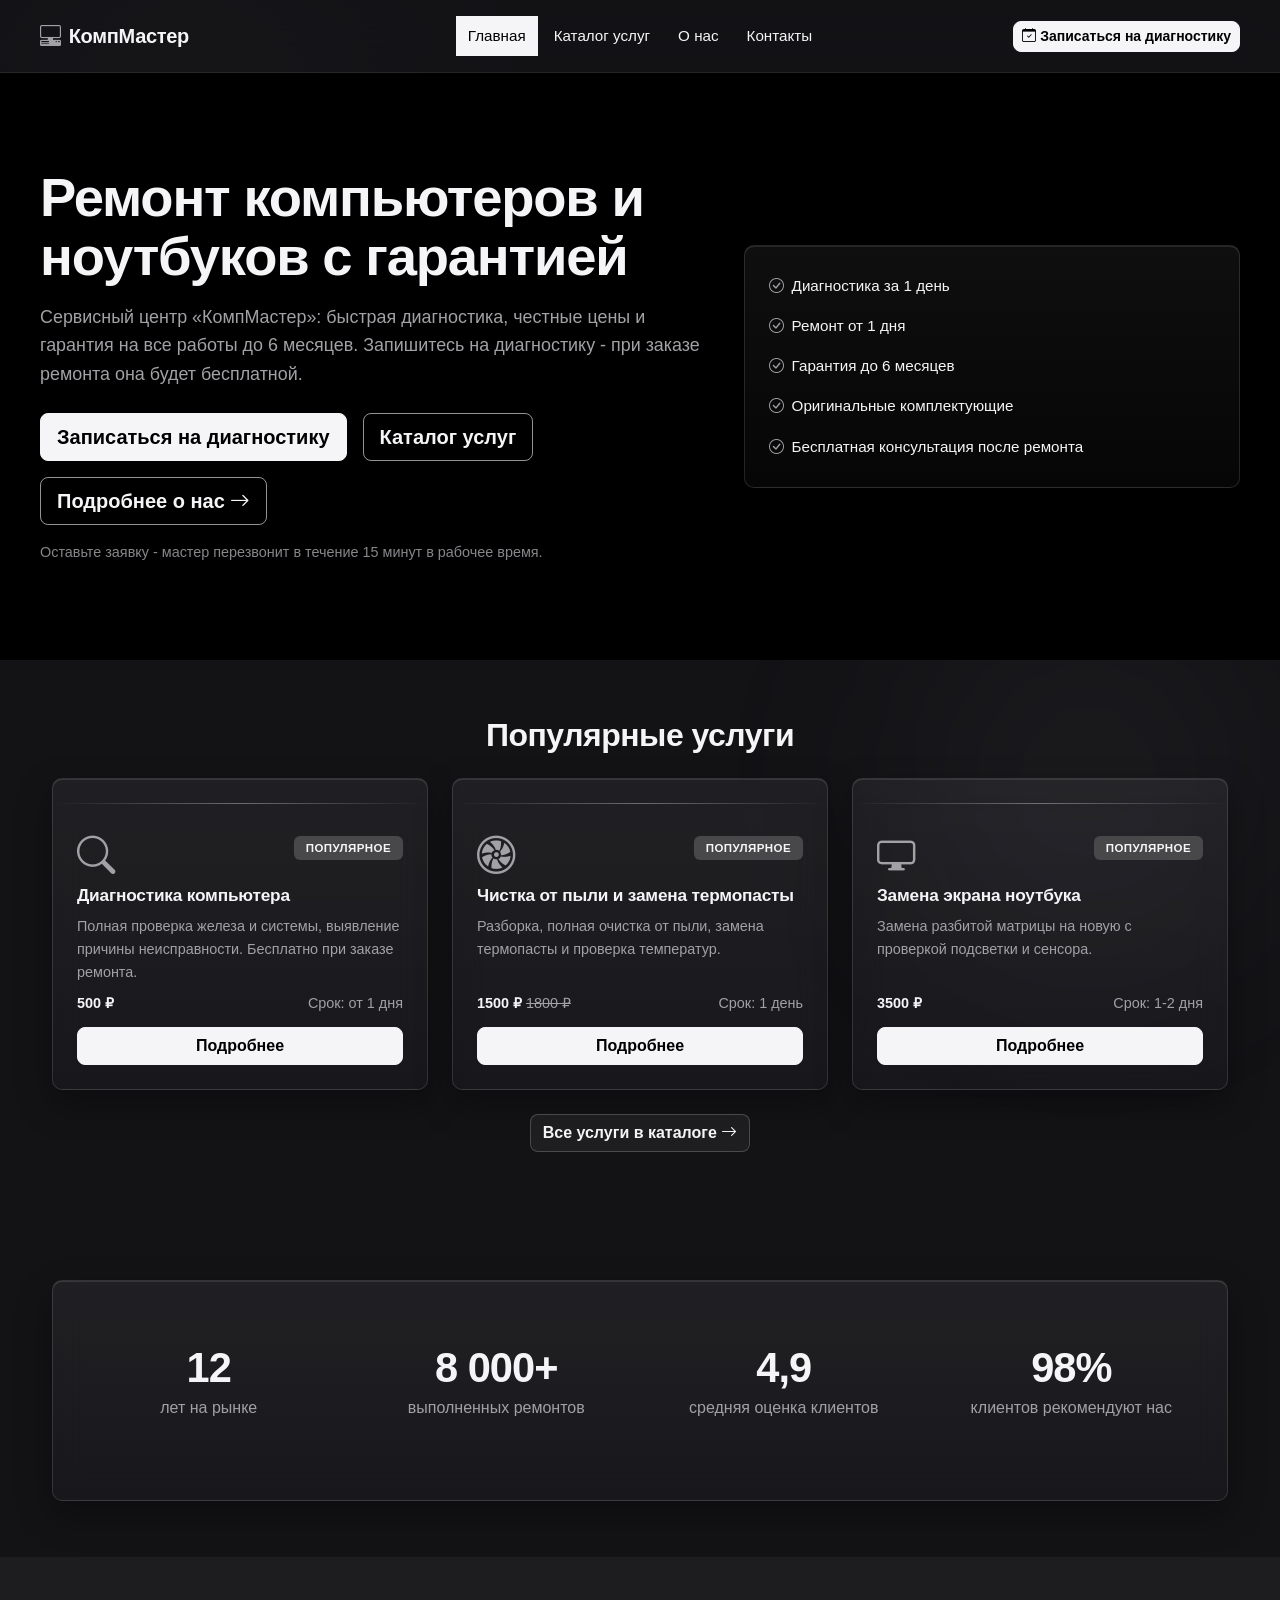
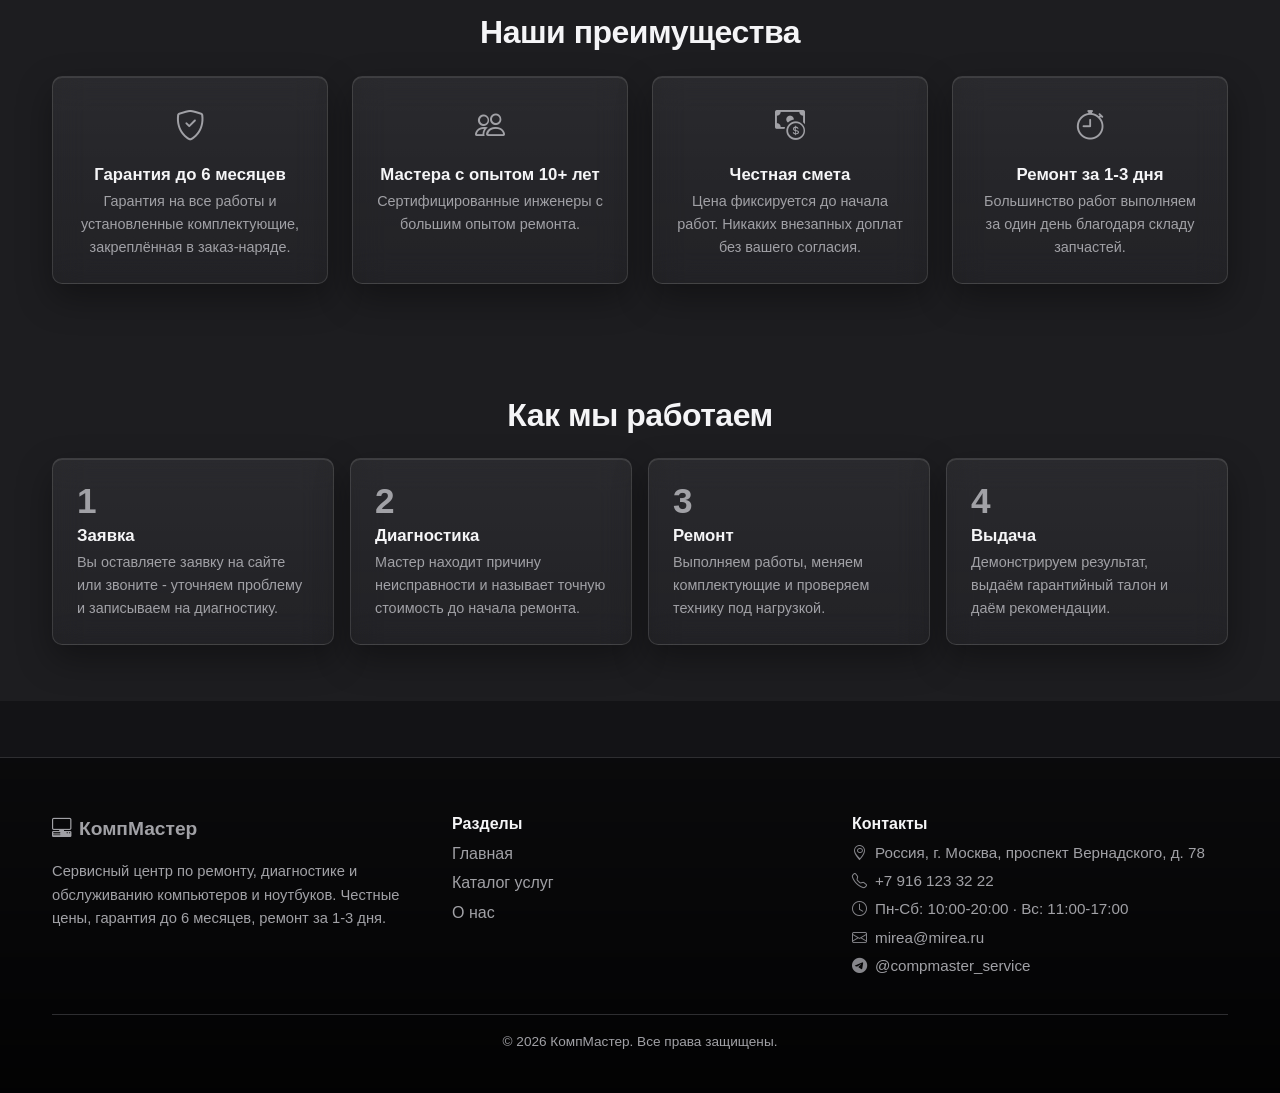
==== commit 2e37c0ba: "Update index.html" ====
--- a/index.html
+++ b/index.html
@@ -1,4 +1,3 @@
-
 
 <!DOCTYPE html>
 <html lang="ru">
@@ -20,20 +19,19 @@
 
 <header class="site-header">
     <div class="container site-header__inner">
-
         <a class="site-header__logo" href="index.html">
             <i class="bi bi-pc-display-horizontal site-header__logo-icon"></i>
             КомпМастер
         </a>
 
         <nav class="site-nav" aria-label="Основная навигация">
-<ul class="site-nav__list">
-<li class="site-nav__item"><a class="site-nav__link site-nav__link--active" href="index.html" aria-current="page">Главная</a></li>
-<li class="site-nav__item"><a class="site-nav__link" href="catalog.html">Каталог услуг</a></li>
-<li class="site-nav__item"><a class="site-nav__link" href="about.html">О нас</a></li>
-<li class="site-nav__item"><a class="site-nav__link" href="contacts.html">Контакты</a></li>
-</ul>
-</nav>
+            <ul class="site-nav__list">
+                <li class="site-nav__item"><a class="site-nav__link site-nav__link--active" href="index.html" aria-current="page">Главная</a></li>
+                <li class="site-nav__item"><a class="site-nav__link" href="catalog.html">Каталог услуг</a></li>
+                <li class="site-nav__item"><a class="site-nav__link" href="about.html">О нас</a></li>
+                <li class="site-nav__item"><a class="site-nav__link" href="contacts.html">Контакты</a></li>
+            </ul>
+        </nav>
 
         <div class="site-header__actions">
             <a class="btn btn-primary btn-sm" href="service.html?id=1#request">
@@ -41,16 +39,13 @@
                 Записаться на диагностику
             </a>
         </div>
-
     </div>
 </header>
 
 <main>
 
-    <!-- ГЛАВНЫЙ ЭКРАН -->
     <section class="hero" id="hero">
         <div class="container hero__inner">
-
             <div class="hero__content">
                 <h1 class="hero__title">Ремонт компьютеров и ноутбуков с гарантией</h1>
 
@@ -87,11 +82,9 @@
                     <li class="hero__list-item"><i class="bi bi-check-circle"></i>Бесплатная консультация после ремонта</li>
                 </ul>
             </div>
-
-        </div>
-    </section>
-
-    <!-- ПОПУЛЯРНЫЕ УСЛУГИ -->
+        </div>
+    </section>
+
     <section class="section" id="popular">
         <div class="container">
             <h2 class="section__title">Популярные услуги</h2>
@@ -106,7 +99,6 @@
         </div>
     </section>
 
-    <!-- СТАТИСТИКА -->
     <section class="section" id="stats">
         <div class="container">
             <div class="stats-grid">
@@ -130,7 +122,6 @@
         </div>
     </section>
 
-    <!-- ПРЕИМУЩЕСТВА -->
     <section class="section section--soft" id="advantages">
         <div class="container">
             <h2 class="section__title">Наши преимущества</h2>
@@ -174,7 +165,6 @@
         </div>
     </section>
 
-    <!-- ЭТАПЫ РАБОТЫ -->
     <section class="section section--soft" id="steps">
         <div class="container">
             <h2 class="section__title">Как мы работаем</h2>
@@ -217,37 +207,61 @@
 
 </main>
 
-<!-- ПОДВАЛ -->
 <footer class="site-footer">
-<div class="container">
-<div class="site-footer__grid">
-<div class="site-footer__about">
-<a class="site-footer__logo" href="index.html"><i class="bi bi-pc-display-horizontal" aria-hidden="true"></i>КомпМастер</a>
-<p class="site-footer__slogan">Сервисный центр по ремонту, диагностике и обслуживанию компьютеров и ноутбуков. Честные цены, гарантия до 6 месяцев, ремонт за 1-3 дня.</p>
-</div>
-<nav class="site-footer__nav" aria-label="Разделы сайта">
-<h2 class="site-footer__title">Разделы</h2>
-<ul class="site-footer__list">
-<li class="site-footer__list-item"><a class="site-footer__link" href="index.html">Главная</a></li>
-<li class="site-footer__list-item"><a class="site-footer__link" href="catalog.html">Каталог услуг</a></li>
-<li class="site-footer__list-item"><a class="site-footer__link" href="about.html">О нас</a></li>
-</ul>
-</nav>
-<div class="site-footer__contacts">
-<h2 class="site-footer__title">Контакты</h2>
-<p class="site-footer__contact"><i class="bi bi-geo-alt" aria-hidden="true"></i>Россия, г. Москва, проспект Вернадского, д. 78</p>
-<p class="site-footer__contact"><i class="bi bi-telegram" aria-hidden="true"></i><a href="https://t.me/compmaster_service" target="_blank" rel="noopener">@compmaster_service</a></p>
-<p class="site-footer__contact"><i class="bi bi-envelope" aria-hidden="true"></i><a href="mailto:mirea@mirea.ru">mirea@mirea.ru</a></p>
-<p class="site-footer__contact"><i class="bi bi-clock" aria-hidden="true"></i>Пн-Сб: 10:00-20:00 · Вс: 11:00-17:00</p>
-</div>
-</div>
-<div class="site-footer__bottom">
-<p>&copy; 2026 КомпМастер. Все права защищены.</p>
-</div>
-</div>
+    <div class="container">
+        <div class="site-footer__grid">
+
+            <div class="site-footer__about">
+                <a class="site-footer__logo" href="index.html">
+                    <i class="bi bi-pc-display-horizontal" aria-hidden="true"></i>КомпМастер
+                </a>
+                <p class="site-footer__slogan">
+                    Сервисный центр по ремонту, диагностике и обслуживанию компьютеров и ноутбуков.
+                    Честные цены, гарантия до 6 месяцев, ремонт за 1-3 дня.
+                </p>
+            </div>
+
+            <nav class="site-footer__nav" aria-label="Разделы сайта">
+                <h2 class="site-footer__title">Разделы</h2>
+                <ul class="site-footer__list">
+                    <li class="site-footer__list-item"><a class="site-footer__link" href="index.html">Главная</a></li>
+                    <li class="site-footer__list-item"><a class="site-footer__link" href="catalog.html">Каталог услуг</a></li>
+                    <li class="site-footer__list-item"><a class="site-footer__link" href="about.html">О нас</a></li>
+                </ul>
+            </nav>
+
+            <div class="site-footer__contacts">
+                <h2 class="site-footer__title">Контакты</h2>
+                <p class="site-footer__contact">
+                    <i class="bi bi-geo-alt" aria-hidden="true"></i>
+                    Россия, г. Москва, проспект Вернадского, д. 78
+                </p>
+                <p class="site-footer__contact">
+                    <i class="bi bi-telephone" aria-hidden="true"></i>
+                    <a href="tel:+79161233222">+7 916 123 32 22</a>
+                </p>
+                <p class="site-footer__contact">
+                    <i class="bi bi-clock" aria-hidden="true"></i>
+                    Пн-Сб: 10:00-20:00 · Вс: 11:00-17:00
+                </p>
+                <p class="site-footer__contact">
+                    <i class="bi bi-envelope" aria-hidden="true"></i>
+                    <a href="mailto:mirea@mirea.ru">mirea@mirea.ru</a>
+                </p>
+                <p class="site-footer__contact">
+                    <i class="bi bi-telegram" aria-hidden="true"></i>
+                    <a href="https://t.me/compmaster_service" target="_blank" rel="noopener">@compmaster_service</a>
+                </p>
+            </div>
+
+        </div>
+
+        <div class="site-footer__bottom">
+            <p>&copy; 2026 КомпМастер. Все права защищены.</p>
+        </div>
+    </div>
 </footer>
 
-<!-- МОДАЛЬНОЕ ОКНО УСЛУГИ -->
 <div class="modal fade service-modal" id="service-modal" tabindex="-1"
      aria-labelledby="service-modal-title" aria-hidden="true">
     <div class="modal-dialog modal-dialog-centered">
@@ -278,8 +292,16 @@
 </div>
 
 <button class="scroll-top" id="scroll-top" type="button" aria-label="Наверх">
-    <svg class="scroll-top__icon" viewBox="0 0 24 24" width="24" height="24" fill="none" stroke="currentColor" stroke-width="1.8" stroke-linecap="round" stroke-linejoin="round" aria-hidden="true"><rect x="6" y="3" width="12" height="18" rx="6"/><path d="M12 3v6"/><path d="M6.5 9h11"/><rect x="11" y="5" width="2" height="2.6" rx="1" fill="currentColor" stroke="none" class="scroll-top__wheel"/></svg>
+    <svg class="scroll-top__icon" viewBox="0 0 24 24" width="24" height="24"
+         fill="none" stroke="currentColor" stroke-width="1.8"
+         stroke-linecap="round" stroke-linejoin="round" aria-hidden="true">
+        <rect x="6" y="3" width="12" height="18" rx="6"/>
+        <path d="M12 3v6"/>
+        <path d="M6.5 9h11"/>
+        <rect x="11" y="5" width="2" height="2.6" rx="1"
+              fill="currentColor" stroke="none" class="scroll-top__wheel"/>
+    </svg>
 </button>
 
 </body>
-</html>
+</html>
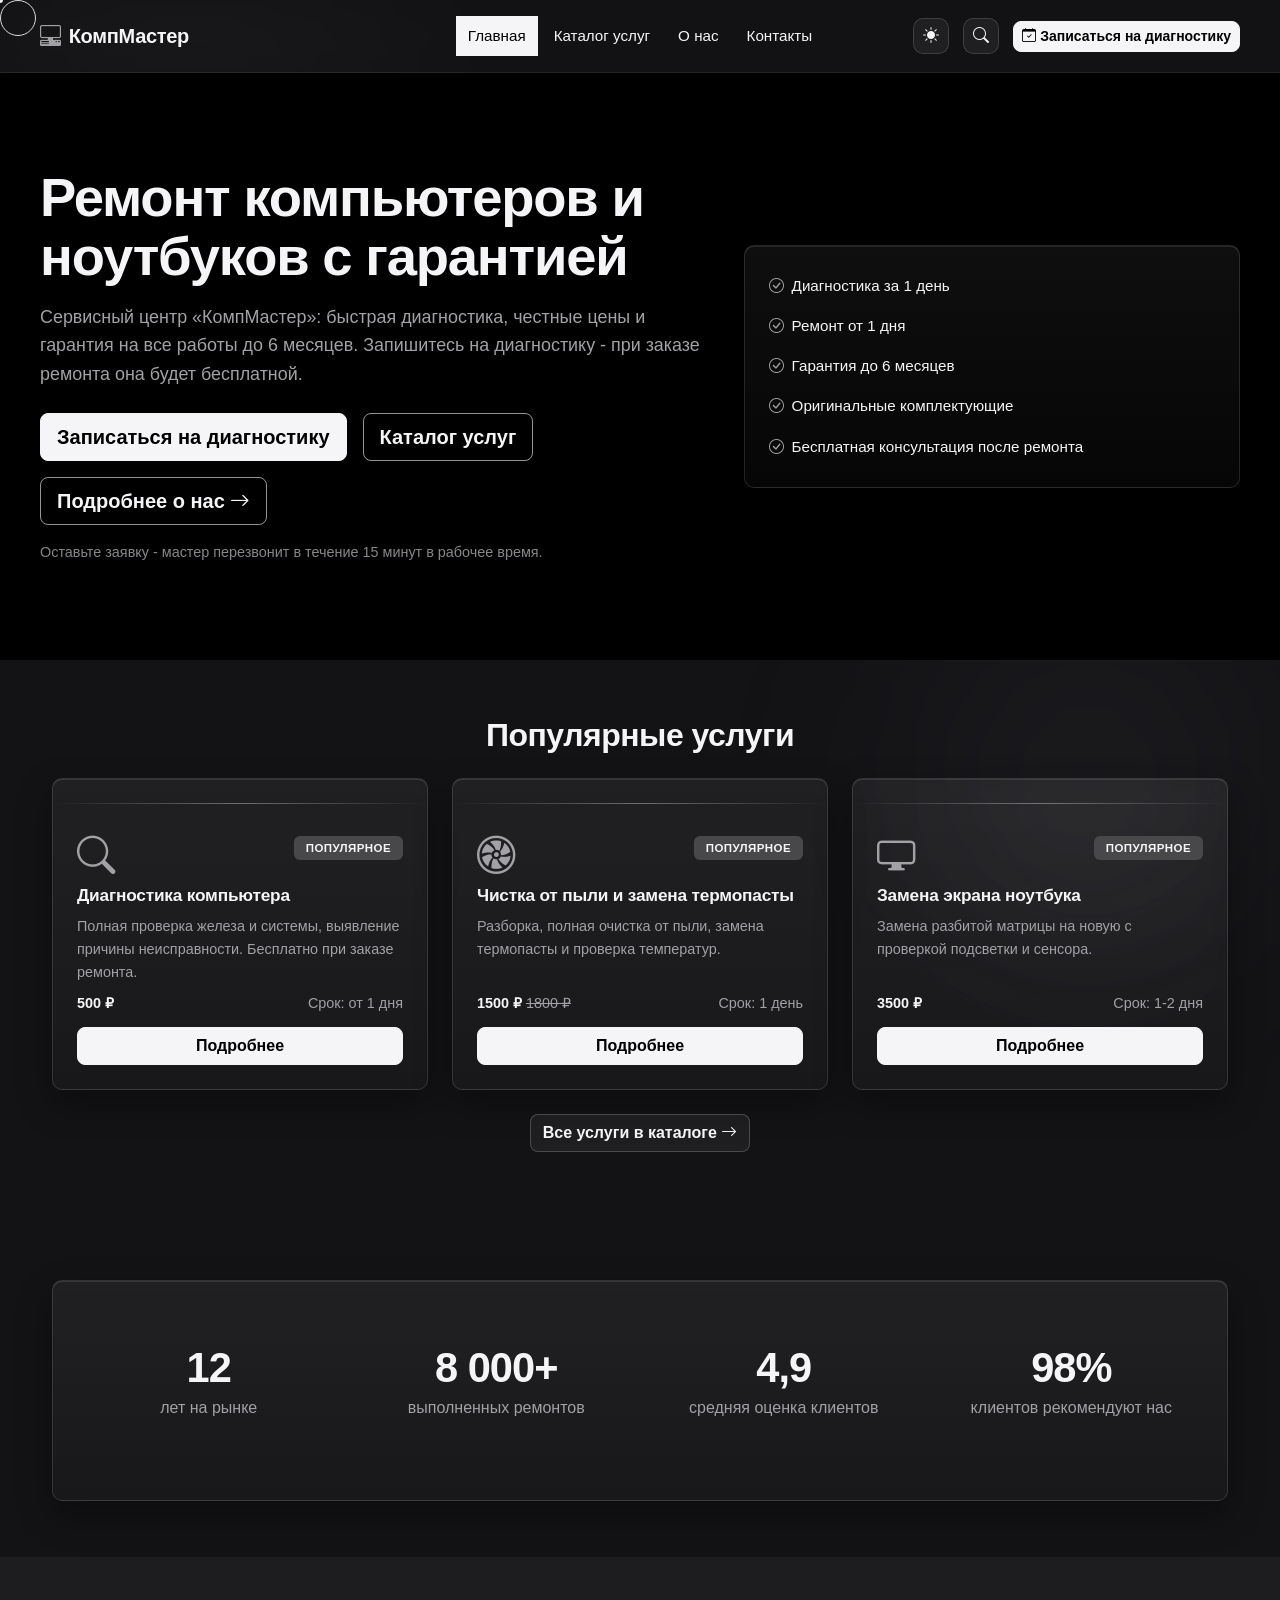
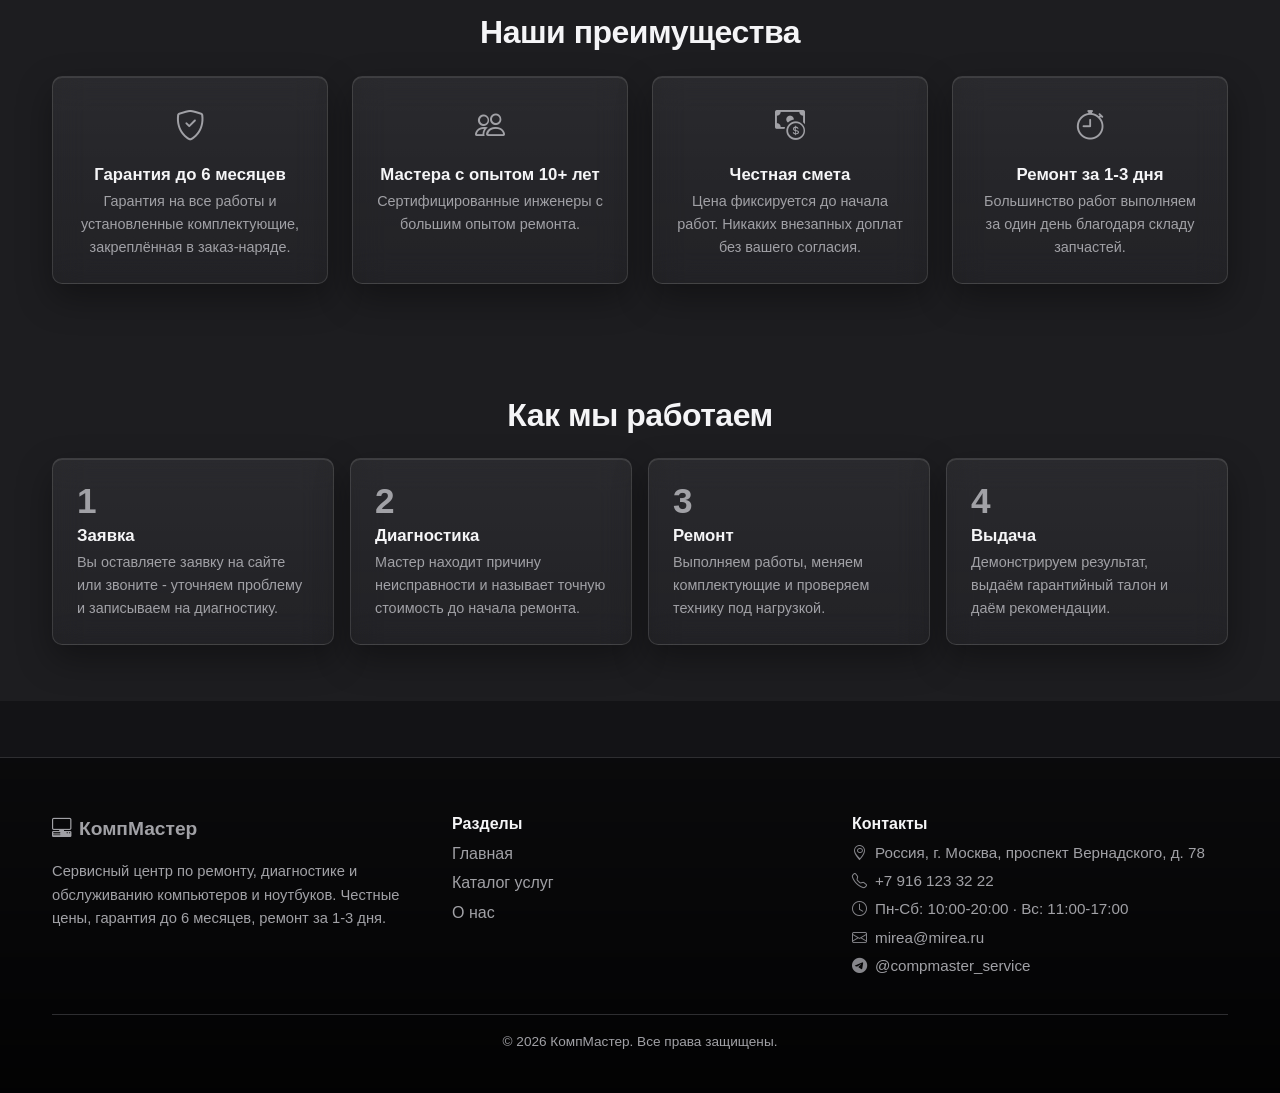
==== commit cceb005e: "Перенос 5 экспериментальных фич в основной сайт: прогресс-бар, темы, курсор, поиск, reveal" ====
--- a/index.html
+++ b/index.html
@@ -16,6 +16,9 @@
 <script src="js/main.js" defer></script>
 </head>
 <body>
+<div class="reading-progress" id="reading-progress" aria-hidden="true"></div>
+<div class="cursor-dot" id="cursor-dot" aria-hidden="true"></div>
+<div class="cursor-ring" id="cursor-ring" aria-hidden="true"></div>
 
 <header class="site-header">
     <div class="container site-header__inner">
@@ -34,6 +37,8 @@
         </nav>
 
         <div class="site-header__actions">
+<button class="header-icon-btn" id="theme-toggle" type="button" aria-label="Сменить тему"><i class="bi bi-sun-fill" aria-hidden="true"></i></button>
+<button class="header-icon-btn" id="search-open" type="button" aria-label="Поиск по сайту"><i class="bi bi-search" aria-hidden="true"></i></button>
             <a class="btn btn-primary btn-sm" href="service.html?id=1#request">
                 <i class="bi bi-calendar-check"></i>
                 Записаться на диагностику
@@ -303,5 +308,17 @@
     </svg>
 </button>
 
+
+<div class="search-overlay" id="search-overlay" aria-hidden="true">
+<div class="search-overlay__backdrop" id="search-backdrop"></div>
+<div class="search-overlay__panel" role="dialog" aria-modal="true" aria-label="Поиск по сайту">
+<div class="search-overlay__header">
+<i class="bi bi-search search-overlay__icon" aria-hidden="true"></i>
+<input class="search-overlay__input" id="search-input" type="search" placeholder="Поиск: услуги, страницы..." autocomplete="off">
+<button class="search-overlay__close" id="search-close" type="button" aria-label="Закрыть поиск"><i class="bi bi-x-lg" aria-hidden="true"></i></button>
+</div>
+<div class="search-overlay__results" id="search-results" role="listbox"></div>
+</div>
+</div>
 </body>
 </html>
--- a/css/style.css
+++ b/css/style.css
@@ -1053,3 +1053,298 @@
   .gallery__caption { font-size: 0.8rem; }
   .gallery__btn { width: 38px; height: 38px; }
 }
+
+/* 22. ЭКСПЕРИМЕНТ: полоса прогресса чтения */
+.reading-progress {
+  position: fixed;
+  top: 0;
+  left: 0;
+  z-index: 300;
+  width: 0;
+  height: 3px;
+  background: linear-gradient(90deg, var(--color-text), var(--color-muted));
+  transition: width 0.1s linear;
+}
+
+/* Кнопки темы и поиска в шапке */
+.header-icon-btn {
+  display: inline-flex;
+  align-items: center;
+  justify-content: center;
+  width: 36px;
+  height: 36px;
+  padding: 0;
+  color: var(--color-text);
+  background-color: rgb(255 255 255 / 6%);
+  border: 1px solid rgb(255 255 255 / 14%);
+  border-radius: 10px;
+  -webkit-backdrop-filter: blur(10px);
+  backdrop-filter: blur(10px);
+  transition: background-color var(--transition), border-color var(--transition);
+}
+.header-icon-btn:hover { background-color: rgb(255 255 255 / 12%); border-color: rgb(255 255 255 / 28%); }
+[data-theme="light"] .header-icon-btn { background-color: rgb(0 0 0 / 4%); border-color: rgb(0 0 0 / 12%); }
+[data-theme="light"] .header-icon-btn:hover { background-color: rgb(0 0 0 / 8%); border-color: rgb(0 0 0 / 20%); }
+
+/* 23. ЭКСПЕРИМЕНТ: кастомный курсор */
+body.custom-cursor,
+body.custom-cursor * { cursor: none !important; }
+.cursor-dot,
+.cursor-ring {
+  position: fixed;
+  top: 0;
+  left: 0;
+  z-index: 4000;
+  pointer-events: none;
+  border-radius: 50%;
+  mix-blend-mode: difference;
+}
+.cursor-dot {
+  width: 6px;
+  height: 6px;
+  margin: -3px 0 0 -3px;
+  background-color: #ffffff;
+}
+.cursor-ring {
+  width: 36px;
+  height: 36px;
+  border: 1.5px solid rgb(255 255 255 / 90%);
+  transition: border-color var(--transition), transform 0.06s ease-out;
+}
+.cursor-ring--active { border-color: #ffffff; }
+@media (pointer: coarse) {
+  .cursor-dot, .cursor-ring { display: none; }
+}
+
+/* 24. ЭКСПЕРИМЕНТ: поиск по сайту */
+.search-overlay { position: fixed; inset: 0; z-index: 2000; display: none; }
+.search-overlay--open { display: block; }
+.search-overlay__backdrop {
+  position: absolute;
+  inset: 0;
+  background-color: rgb(0 0 0 / 60%);
+  -webkit-backdrop-filter: blur(6px);
+  backdrop-filter: blur(6px);
+}
+.search-overlay__panel {
+  position: relative;
+  max-width: 640px;
+  margin: 10vh auto 0;
+  background-color: var(--color-surface);
+  border: 1px solid var(--color-border);
+  box-shadow: var(--shadow-lg);
+}
+.search-overlay__header {
+  display: flex;
+  align-items: center;
+  gap: var(--space-md);
+  padding: var(--space-md) var(--space-lg);
+  border-bottom: 1px solid var(--color-border);
+}
+.search-overlay__icon { font-size: 1.1rem; color: var(--color-muted); }
+.search-overlay__input {
+  flex-grow: 1;
+  padding: var(--space-xs) 0;
+  color: var(--color-text);
+  background: transparent;
+  border: none;
+  outline: none;
+  font-size: 1.05rem;
+}
+.search-overlay__input::placeholder { color: var(--color-muted); }
+.search-overlay__close {
+  display: inline-flex;
+  align-items: center;
+  justify-content: center;
+  width: 34px;
+  height: 34px;
+  padding: 0;
+  color: var(--color-muted);
+  background: transparent;
+  border: 1px solid var(--color-border);
+  border-radius: 8px;
+}
+.search-overlay__close:hover { color: var(--color-text); }
+.search-overlay__results { max-height: 52vh; overflow-y: auto; padding: var(--space-sm); }
+.search-result {
+  display: block;
+  padding: var(--space-md);
+  border-radius: 10px;
+  color: var(--color-text);
+  text-decoration: none;
+}
+.search-result:hover { background-color: var(--color-surface-accent); }
+.search-result__title { font-weight: 700; margin: 0 0 2px; }
+.search-result__text { margin: 0; font-size: 0.88rem; color: var(--color-muted); }
+.search-result__empty { padding: var(--space-lg); text-align: center; color: var(--color-muted); }
+
+/* 25. ЭКСПЕРИМЕНТ: светлая тема */
+[data-theme="light"] {
+  --color-bg: #f5f5f7;
+  --color-danger: #d64545;
+  --color-success: #17994c;
+  --color-text: #1d1d1f;
+  --color-muted: #6e6e73;
+  --color-primary: #1d1d1f;
+  --color-primary-dark: #000000;
+  --color-dark: #ffffff;
+  --color-accent: #86868b;
+  --color-border: #d9d9de;
+  --color-surface: #ffffff;
+  --color-surface-accent: #eef0f3;
+  --color-success-bg: #e6f7ec;
+  --color-error-bg: #fdeceb;
+  --shadow-sm: 0 1px 3px rgb(0 0 0 / 8%);
+  --shadow-md: 0 6px 18px rgb(0 0 0 / 10%);
+  --shadow-lg: 0 16px 40px rgb(0 0 0 / 16%);
+  --focus-ring: 0 0 0 3px rgb(0 0 0 / 12%);
+}
+[data-theme="light"] body { background-color: var(--color-bg); }
+[data-theme="light"] ::selection { color: #ffffff; background-color: #1d1d1f; }
+[data-theme="light"] .site-header {
+  background-color: rgb(245 245 247 / 85%);
+  border-bottom-color: rgb(0 0 0 / 8%);
+}
+[data-theme="light"] body::before { background: radial-gradient(circle, rgb(120 120 130 / 10%), transparent 60%); }
+[data-theme="light"] body::after { background: radial-gradient(circle, rgb(150 150 160 / 12%), transparent 60%); }
+[data-theme="light"] .service-card,
+[data-theme="light"] .advantage-card,
+[data-theme="light"] .review-card,
+[data-theme="light"] .request-form,
+[data-theme="light"] .filters,
+[data-theme="light"] .filters__help,
+[data-theme="light"] .stats-grid,
+[data-theme="light"] .contact-list__item,
+[data-theme="light"] .reviews-summary,
+[data-theme="light"] .steps-list__item,
+[data-theme="light"] .accordion-item,
+[data-theme="light"] .service-modal .modal-content {
+  background: linear-gradient(rgb(255 255 255 / 80%), rgb(255 255 255 / 55%));
+  border-color: rgb(0 0 0 / 10%);
+  box-shadow: inset 0 1px 0 rgb(255 255 255 / 70%), 0 10px 26px rgb(0 0 0 / 8%);
+}
+[data-theme="light"] .hero { background-color: #1d1d1f; }
+[data-theme="light"] .hero__text { color: rgb(245 245 247 / 72%); }
+[data-theme="light"] .hero__note { color: rgb(245 245 247 / 55%); }
+[data-theme="light"] .hero__list-item .bi { color: rgb(245 245 247 / 75%); }
+[data-theme="light"] .hero__card {
+  background: rgb(255 255 255 / 8%);
+  border-color: rgb(255 255 255 / 16%);
+}
+[data-theme="light"] .btn-dark,
+[data-theme="light"] .btn-outline-secondary { background-color: rgb(0 0 0 / 4%); border-color: rgb(0 0 0 / 15%); }
+[data-theme="light"] .form-control,
+[data-theme="light"] .form-select { background-color: rgb(255 255 255 / 70%); border-color: rgb(0 0 0 / 15%); }
+[data-theme="light"] .form-control:focus,
+[data-theme="light"] .form-select:focus { background-color: #ffffff; box-shadow: 0 0 0 3px rgb(0 0 0 / 8%); }
+[data-theme="light"] .map { filter: none; }
+[data-theme="light"] .site-footer {
+  background: linear-gradient(rgb(245 245 247 / 90%), #f5f5f7);
+  border-top-color: var(--color-border);
+}
+[data-theme="light"] .gallery__btn { background-color: rgb(0 0 0 / 4%); border-color: rgb(0 0 0 / 12%); }
+[data-theme="light"] .service-modal .btn-close { filter: none; }
+[data-theme="light"] .faq .accordion-button::after { filter: none; }
+[data-theme="light"] .stats-grid { color: #ffffff; }
+[data-theme="light"] .site-footer__logo,
+[data-theme="light"] .site-footer__title { color: var(--color-text); }
+[data-theme="light"] .reading-progress { background: linear-gradient(90deg, #1d1d1f, #6e6e73); }
+
+/* 26. ЭКСПЕРИМЕНТ: reveal карточек с каскадом */
+.reveal-card {
+  opacity: 0;
+  transform: translateY(18px);
+  transition: opacity 0.6s ease, transform 0.6s ease;
+}
+.reveal-card.reveal-card--visible { opacity: 1; transform: none; }
+@media (prefers-reduced-motion: reduce) {
+  .reveal-card { opacity: 1; transform: none; transition: none; }
+}
+
+/* 27. Светлая тема: точечные исправления контрастности */
+[data-theme="light"] .stats-grid {
+  background: #1d1d1f;
+  border: 1px solid #0a0a0b;
+  box-shadow: 0 14px 34px rgb(0 0 0 / 16%);
+  color: #ffffff;
+}
+[data-theme="light"] .stats-item__label { color: rgb(255 255 255 / 72%); }
+[data-theme="light"] .site-footer__bottom { border-top-color: var(--color-border); }
+[data-theme="light"] .service-card::before,
+[data-theme="light"] .review-card::before,
+[data-theme="light"] .request-form::before {
+  background: linear-gradient(90deg, transparent, rgb(0 0 0 / 22%), transparent);
+}
+[data-theme="light"] .service-card:hover,
+[data-theme="light"] .review-card:hover {
+  border-color: rgb(0 0 0 / 28%);
+  box-shadow: inset 0 1px 0 rgb(255 255 255 / 80%), 0 14px 30px rgb(0 0 0 / 12%);
+}
+[data-theme="light"] .breadcrumbs .breadcrumb-item.active { color: var(--color-text); }
+/* hero остаётся тёмной панелью и в светлой теме - текст внутри принудительно светлый */
+[data-theme="light"] .hero__title,
+[data-theme="light"] .hero__list-item { color: #f5f5f7; }
+[data-theme="light"] .hero__actions .btn-warning {
+  --bs-btn-color: #1d1d1f;
+  --bs-btn-bg: #f5f5f7;
+  --bs-btn-border-color: #f5f5f7;
+  --bs-btn-hover-color: #f5f5f7;
+  --bs-btn-hover-bg: #1d1d1f;
+  --bs-btn-hover-border-color: #1d1d1f;
+  color: #1d1d1f;
+  background-color: #f5f5f7;
+  border-color: #f5f5f7;
+}
+[data-theme="light"] .hero__actions .btn-outline-light {
+  --bs-btn-color: #f5f5f7;
+  --bs-btn-border-color: rgb(245 245 247 / 60%);
+  --bs-btn-hover-color: #1d1d1f;
+  --bs-btn-hover-bg: #f5f5f7;
+  --bs-btn-hover-border-color: #f5f5f7;
+  color: #f5f5f7;
+  border-color: rgb(245 245 247 / 60%);
+}
+[data-theme="light"] .hero__card,
+[data-theme="light"] .hero__card * { color: #f5f5f7; }
+[data-theme="light"] .request-form__agreement { color: var(--color-muted); }
+[data-theme="light"] .request-form { color: var(--color-text); }
+[data-theme="light"] .badge-tag { color: #ffffff; background-color: #1d1d1f; }
+[data-theme="light"] .scroll-top { color: #ffffff; }
+[data-theme="light"] .gallery__viewport { background: #ffffff; }
+[data-theme="light"] .search-overlay__panel { background-color: #ffffff; }
+[data-theme="light"] .contact-list__item .bi { color: var(--color-muted); }
+[data-theme="light"] .service-card__icon,
+[data-theme="light"] .advantage-card__icon,
+[data-theme="light"] .contact-list__icon { color: var(--color-muted); }
+[data-theme="light"] .breadcrumb { --bs-breadcrumb-divider-color: var(--color-muted); }
+[data-theme="light"] .modal-backdrop { --bs-backdrop-opacity: 0.4; }
+
+/* 28. ЭКСПЕРИМЕНТ: переходы страниц, волна при клике, вдавливание кнопок */
+@media (prefers-reduced-motion: no-preference) {
+  @keyframes page-enter {
+    from { opacity: 0; }
+    to { opacity: 1; }
+  }
+  .page-enter { animation: page-enter 0.4s ease both; }
+  .page-exit { opacity: 0; transition: opacity 0.18s ease; }
+  .click-ripple {
+    position: fixed;
+    z-index: 3999;
+    width: 14px;
+    height: 14px;
+    margin: -7px 0 0 -7px;
+    border: 1.5px solid #ffffff;
+    border-radius: 50%;
+    pointer-events: none;
+    mix-blend-mode: difference;
+    animation: click-ripple 0.45s ease-out forwards;
+  }
+  @keyframes click-ripple {
+    from { transform: scale(1); opacity: 0.9; }
+    to { transform: scale(4.5); opacity: 0; }
+  }
+}
+.btn:active,
+.header-icon-btn:active,
+.gallery__btn:active,
+.scroll-top:active { transform: scale(0.95); }
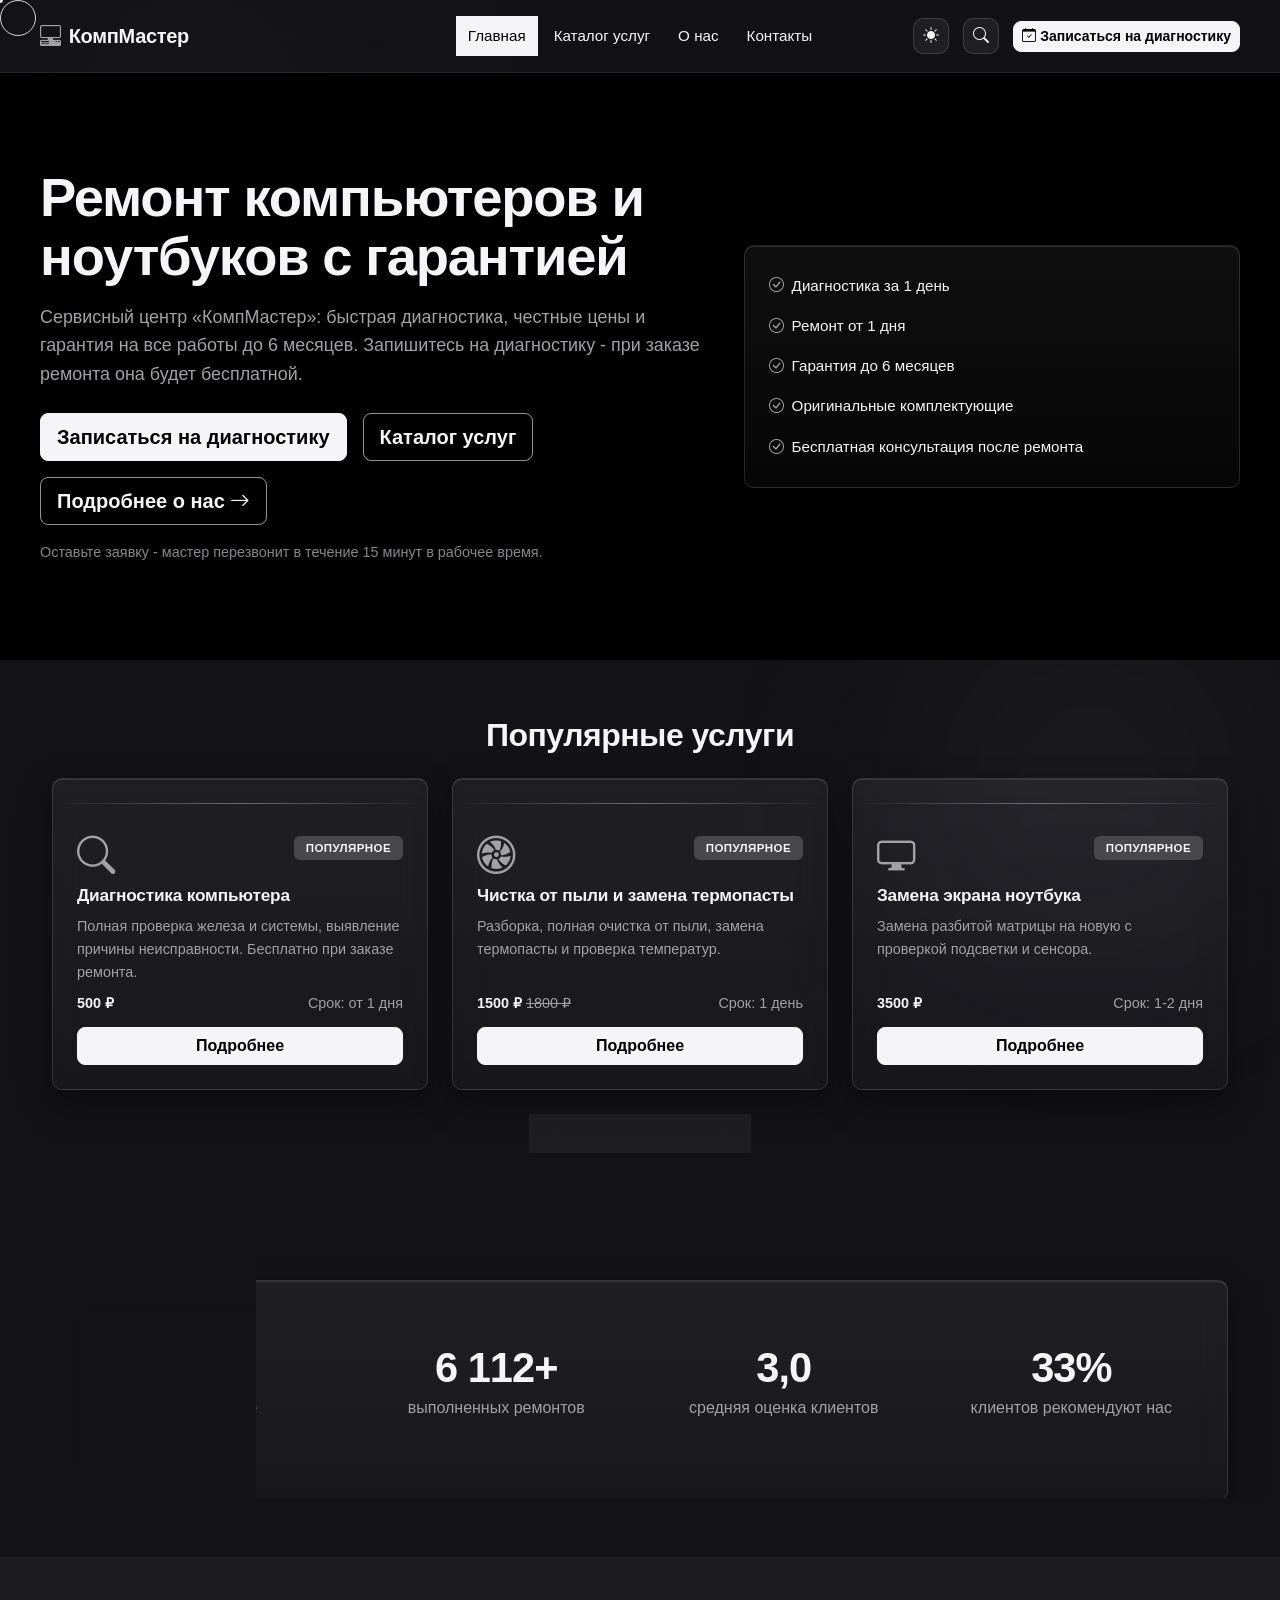
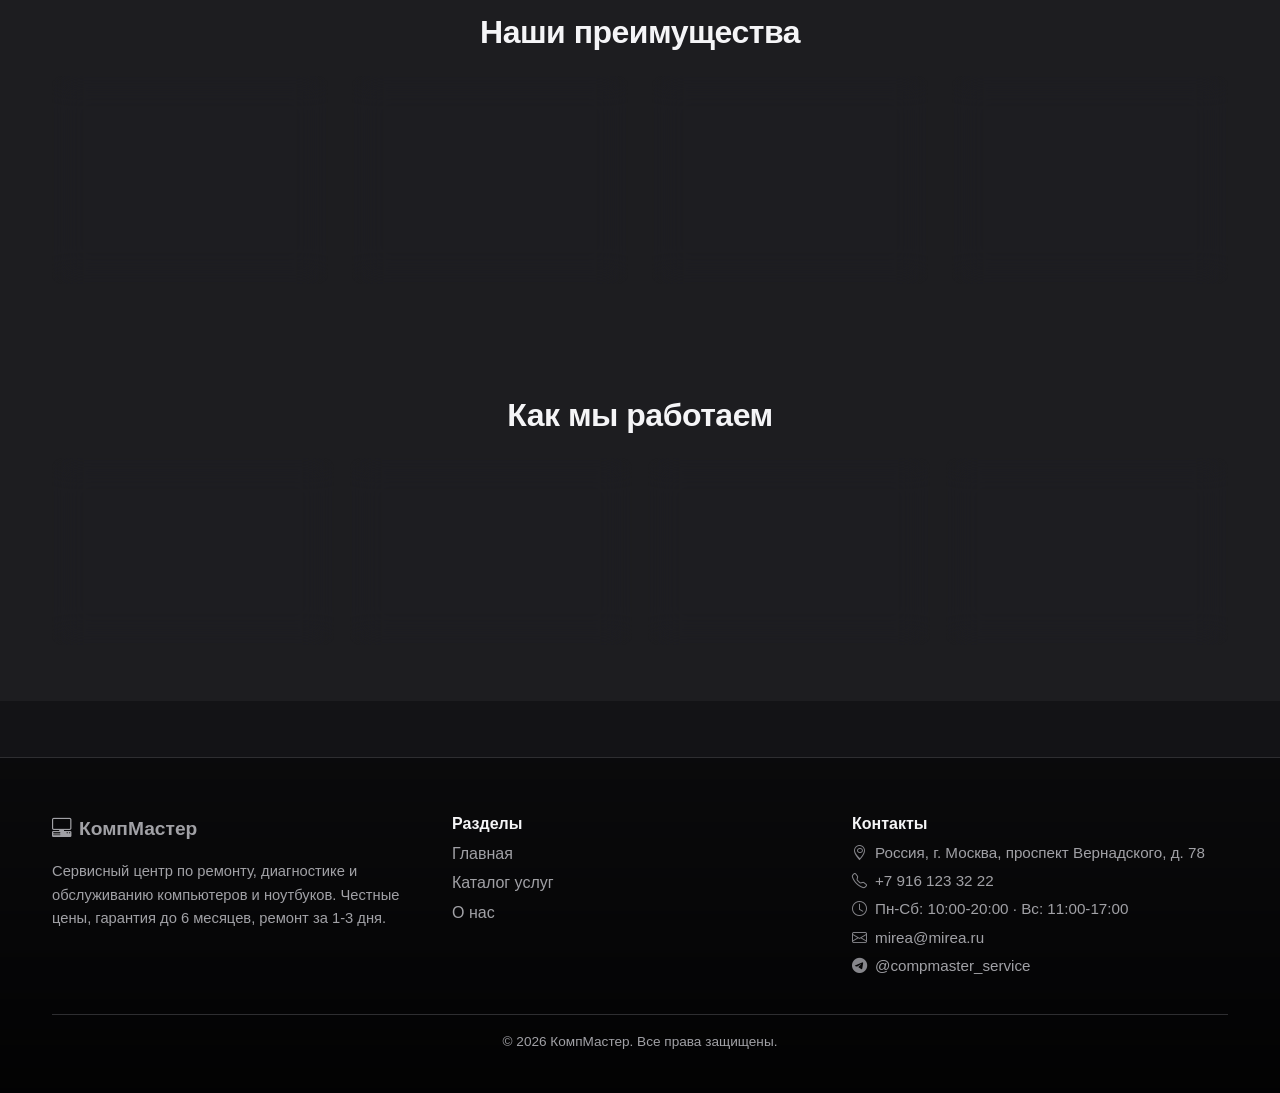
==== commit b4231d1c: "Анимация счёта цифр статистики («12 лет на рынке» и др.) при прокрутке" ====
--- a/index.html
+++ b/index.html
@@ -10,10 +10,10 @@
 <link rel="stylesheet" href="https://cdn.jsdelivr.net/npm/bootstrap@5.3.3/dist/css/bootstrap.min.css">
 <link rel="stylesheet" href="https://cdn.jsdelivr.net/npm/bootstrap-icons@1.11.3/font/bootstrap-icons.min.css">
 <link rel="icon" type="image/svg+xml" href="images/favicon.svg">
-<link rel="stylesheet" href="css/style.css">
+<link rel="stylesheet" href="css/style.css?v=2">
 
 <script src="https://cdn.jsdelivr.net/npm/bootstrap@5.3.3/dist/js/bootstrap.bundle.min.js" defer></script>
-<script src="js/main.js" defer></script>
+<script src="js/main.js?v=2" defer></script>
 </head>
 <body>
 <div class="reading-progress" id="reading-progress" aria-hidden="true"></div>
--- a/css/style.css
+++ b/css/style.css
@@ -1115,6 +1115,10 @@
 @media (pointer: coarse) {
   .cursor-dot, .cursor-ring { display: none; }
 }
+/* Курсор инвертирует цвет над любым фоном: фон страницы рисует сам body
+   (а не «холст» браузера), поэтому mix-blend-mode работает везде */
+html { background-color: var(--color-bg); }
+body { position: relative; z-index: 0; min-height: 100vh; }
 
 /* 24. ЭКСПЕРИМЕНТ: поиск по сайту */
 .search-overlay { position: fixed; inset: 0; z-index: 2000; display: none; }
@@ -1237,15 +1241,15 @@
 [data-theme="light"] .form-select { background-color: rgb(255 255 255 / 70%); border-color: rgb(0 0 0 / 15%); }
 [data-theme="light"] .form-control:focus,
 [data-theme="light"] .form-select:focus { background-color: #ffffff; box-shadow: 0 0 0 3px rgb(0 0 0 / 8%); }
-[data-theme="light"] .map { filter: none; }
+[data-theme="light"] .map { }
 [data-theme="light"] .site-footer {
   background: linear-gradient(rgb(245 245 247 / 90%), #f5f5f7);
   border-top-color: var(--color-border);
 }
 [data-theme="light"] .gallery__btn { background-color: rgb(0 0 0 / 4%); border-color: rgb(0 0 0 / 12%); }
-[data-theme="light"] .service-modal .btn-close { filter: none; }
-[data-theme="light"] .faq .accordion-button::after { filter: none; }
-[data-theme="light"] .stats-grid { color: #ffffff; }
+[data-theme="light"] .service-modal .btn-close { }
+[data-theme="light"] .faq .accordion-button::after { }
+[data-theme="light"] .stats-grid { color: #1d1d1f; }
 [data-theme="light"] .site-footer__logo,
 [data-theme="light"] .site-footer__title { color: var(--color-text); }
 [data-theme="light"] .reading-progress { background: linear-gradient(90deg, #1d1d1f, #6e6e73); }
@@ -1263,12 +1267,12 @@
 
 /* 27. Светлая тема: точечные исправления контрастности */
 [data-theme="light"] .stats-grid {
-  background: #1d1d1f;
-  border: 1px solid #0a0a0b;
-  box-shadow: 0 14px 34px rgb(0 0 0 / 16%);
-  color: #ffffff;
-}
-[data-theme="light"] .stats-item__label { color: rgb(255 255 255 / 72%); }
+  background: #ffffff;
+  border: 1px solid rgb(0 0 0 / 10%);
+  box-shadow: 0 14px 34px rgb(0 0 0 / 8%);
+  color: #1d1d1f;
+}
+[data-theme="light"] .stats-item__label { color: #6e6e73; }
 [data-theme="light"] .site-footer__bottom { border-top-color: var(--color-border); }
 [data-theme="light"] .service-card::before,
 [data-theme="light"] .review-card::before,
@@ -1325,8 +1329,8 @@
     from { opacity: 0; }
     to { opacity: 1; }
   }
-  .page-enter { animation: page-enter 0.4s ease both; }
-  .page-exit { opacity: 0; transition: opacity 0.18s ease; }
+  .page-enter { animation: page-enter 0.6s ease both; }
+  .page-exit { opacity: 0; transition: opacity 0.35s ease; }
   .click-ripple {
     position: fixed;
     z-index: 3999;
@@ -1348,3 +1352,24 @@
 .header-icon-btn:active,
 .gallery__btn:active,
 .scroll-top:active { transform: scale(0.95); }
+
+
+/* ===== Плавная смена темы ===== */
+.theme-transition, .theme-transition *, .theme-transition *::before, .theme-transition *::after {
+  transition: background-color 0.6s ease, color 0.6s ease, border-color 0.6s ease, fill 0.6s ease, box-shadow 0.6s ease !important;
+}
+@media (prefers-reduced-motion: reduce) {
+  .theme-transition, .theme-transition * { transition: none !important; }
+}
+
+/* Счётчик цифр статистики: ровная ширина цифр и лёгкий «щелчок» в конце */
+.stats-item__value { font-variant-numeric: tabular-nums; }
+.stats-item__value--done { animation: stats-pop 0.45s ease-out; }
+@keyframes stats-pop {
+  0% { transform: scale(1); }
+  40% { transform: scale(1.08); }
+  100% { transform: scale(1); }
+}
+@media (prefers-reduced-motion: reduce) {
+  .stats-item__value--done { animation: none; }
+}
